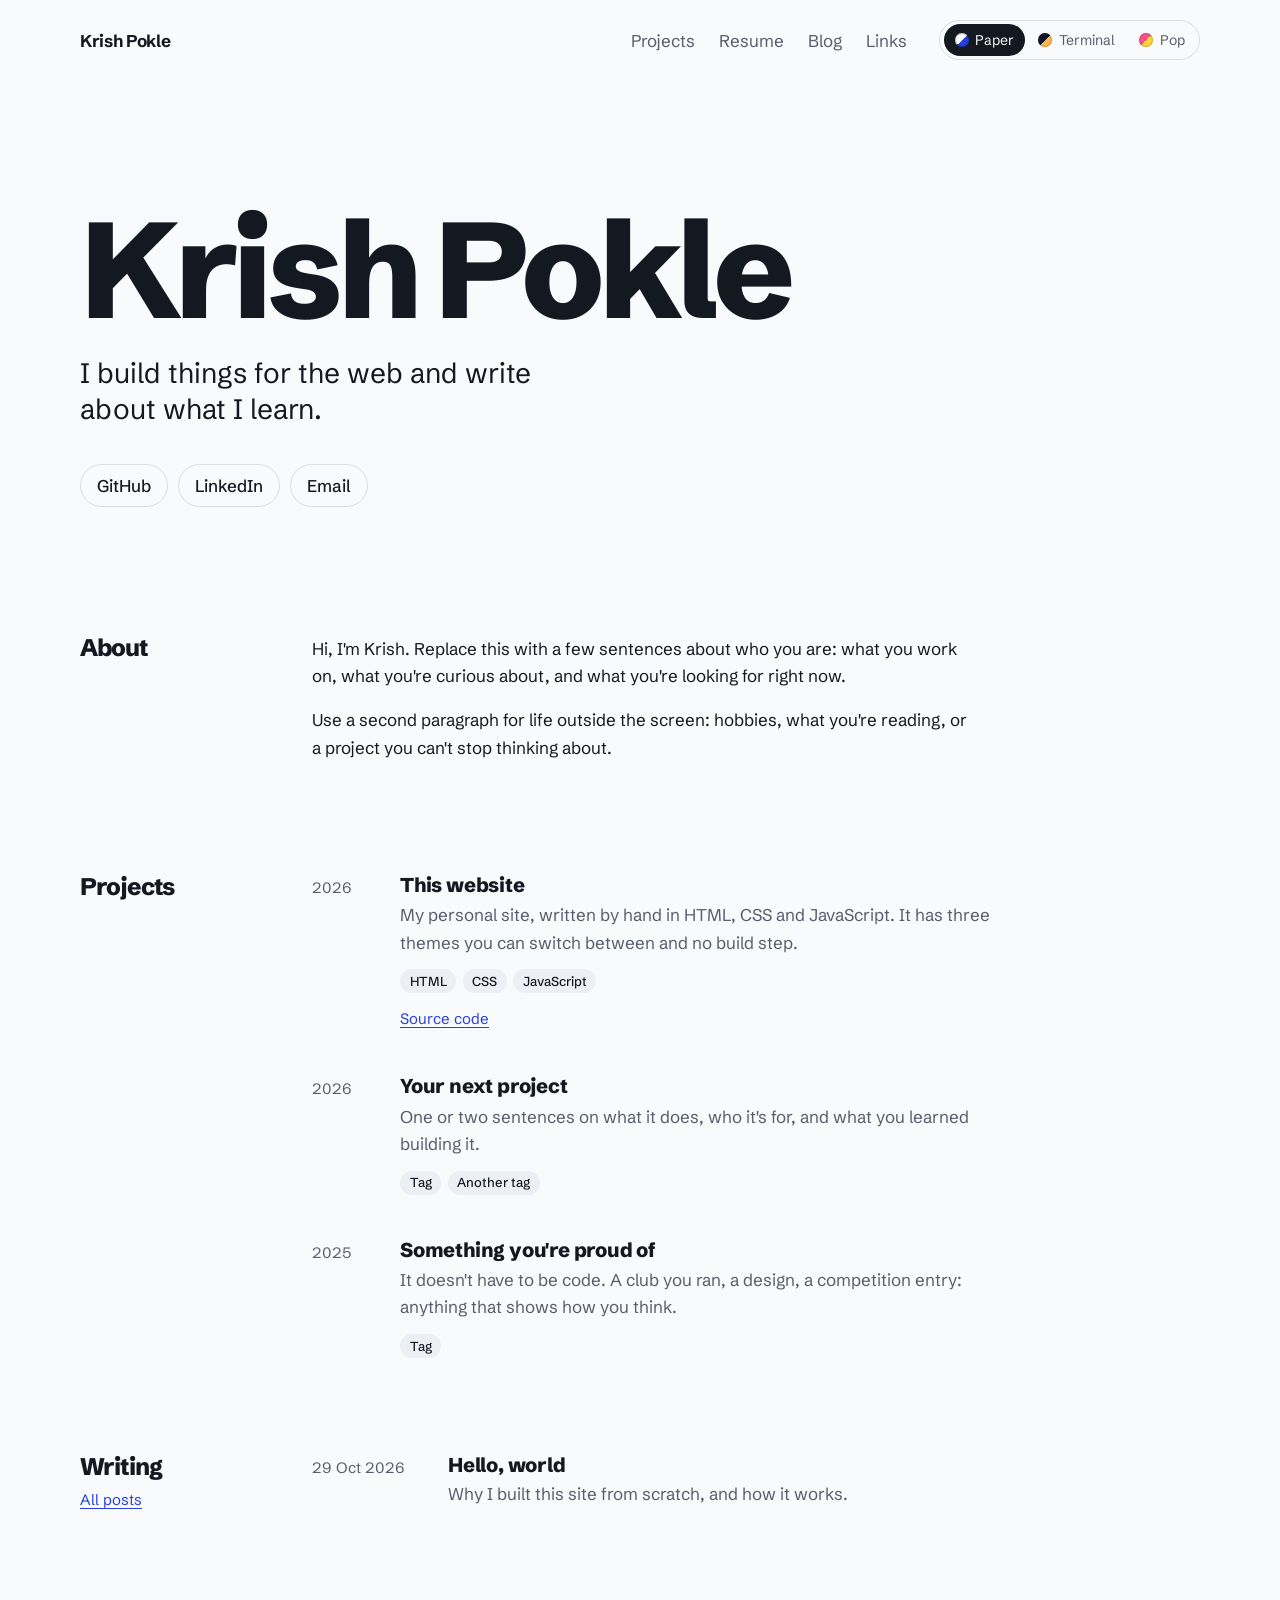
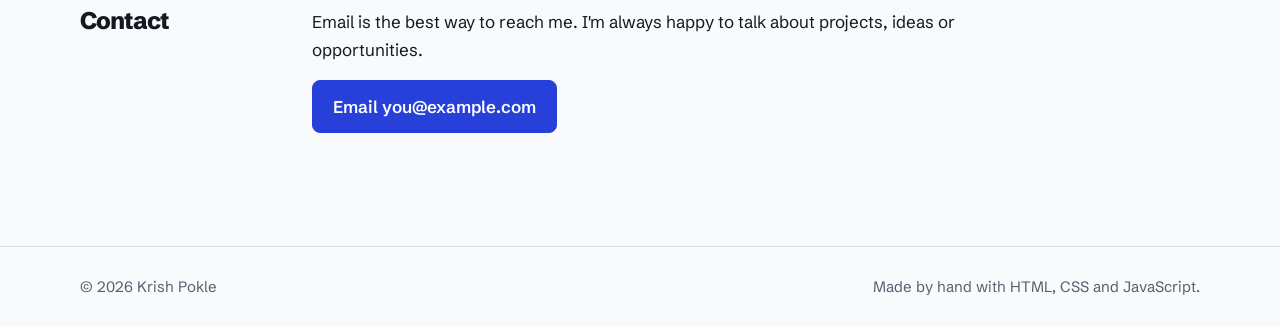
==== index.html @ 6c25fd65 "Add personal website with three switchable themes A hand-written HTML/CSS/JS site with no build step" ====
<!doctype html>
<html lang="en">
<head>
  <meta charset="utf-8">
  <meta name="viewport" content="width=device-width, initial-scale=1">
  <title>Krish Pokle</title>
  <meta name="description" content="Krish Pokle's personal website: projects, resume and writing.">
  <link rel="icon" href="assets/favicon.svg" type="image/svg+xml">

  <!-- Fonts for all three themes -->
  <link rel="preconnect" href="https://fonts.googleapis.com">
  <link rel="preconnect" href="https://fonts.gstatic.com" crossorigin>
  <link rel="stylesheet" href="https://fonts.googleapis.com/css2?family=Bricolage+Grotesque:opsz,wght@12..96,400..800&family=IBM+Plex+Mono:wght@400;600&family=IBM+Plex+Sans:wght@400;500;600&family=Schibsted+Grotesk:wght@400..900&display=swap">

  <link rel="stylesheet" href="css/style.css">
  <script src="js/theme.js"></script>
  <script src="js/content.js" defer></script>
  <script src="js/main.js" defer></script>
</head>

<!-- data-page highlights the right nav link.
     data-root is the path back to the top folder ("" here, "../" in /blog). -->
<body data-page="home" data-root="">
  <a class="skip-link" href="#main">Skip to content</a>
  <header class="site-header" id="site-header"></header>

  <main id="main">
    <!-- Empty elements with data-render="..." get filled in by js/main.js,
         using your info from js/content.js. -->

    <section class="hero container">
      <p class="hero-prompt" aria-hidden="true"><span class="prompt-user" data-render="prompt-user"></span>:~$ <span class="prompt-cmd">whoami</span><span class="caret"></span></p>
      <h1 class="hero-name" data-render="name"></h1>
      <p class="hero-tagline" data-render="tagline"></p>
      <ul class="pill-row" data-render="pills"></ul>
    </section>

    <section class="section container split" id="about">
      <h2>About</h2>
      <div class="prose" data-render="about"></div>
    </section>

    <section class="section container split" id="projects">
      <h2>Projects</h2>
      <ul class="projects" data-render="projects"></ul>
    </section>

    <section class="section container split" id="writing">
      <div class="section-aside">
        <h2>Writing</h2>
        <a href="blog/index.html">All posts</a>
      </div>
      <ul class="post-list" data-render="posts" data-limit="3"></ul>
    </section>

    <section class="section container split" id="contact">
      <h2>Contact</h2>
      <div class="prose">
        <p data-render="contact-note"></p>
        <p data-render="email-button"></p>
      </div>
    </section>
  </main>

  <footer class="site-footer" id="site-footer"></footer>
</body>
</html>
---- css/style.css ----
/* ==========================================================
   style.css

   1. Themes: colors and fonts, as CSS variables
   2. Base: plain HTML elements
   3. Layout: header, footer, containers
   4. Pages: home, resume, blog, links
   5. Theme extras: things only one theme does
   6. Small screens, reduced motion, print

   Everything uses the variables from section 1, like
   var(--ink). Change a value there and the whole site follows.
   ========================================================== */


/* ---------- 1. Themes ---------- */

:root {
  --measure: 66ch;     /* max line length for reading */
  --wide: 70rem;       /* max page width */
  --gutter: clamp(1rem, 4vw, 2.5rem);
  --space-section: clamp(3.5rem, 8vw, 6rem);
  --label-col: 12rem;  /* left column for section headings */
}

/* Paper: clean and minimal. The default. */
:root,
[data-theme="paper"] {
  color-scheme: light;
  --bg: #F9FAFB;
  --surface: #ECEFF3;
  --ink: #141821;
  --muted: #565E6D;
  --line: #D9DDE4;
  --accent: #2740D9;
  --on-accent: #FFFFFF;
  --link: #2740D9;
  --focus: #2740D9;
  --font-display: "Schibsted Grotesk", system-ui, sans-serif;
  --font-body: "Schibsted Grotesk", system-ui, sans-serif;
  --font-mono: ui-monospace, "SFMono-Regular", Menlo, Consolas, monospace;
  --display-weight: 800;
  --display-tracking: -0.045em;
  --radius: 8px;
  --border-width: 1px;
  --shadow: none;
}

/* Terminal: dark and techy. Amber phosphor on midnight blue. */
[data-theme="terminal"] {
  color-scheme: dark;
  --bg: #12142A;
  --surface: #1B1E3C;
  --ink: #E4E2F4;
  --muted: #9D9BBF;
  --line: #2E3262;
  --accent: #FFB547;
  --accent-2: #7DDFD6;
  --on-accent: #12142A;
  --link: #FFB547;
  --focus: #7DDFD6;
  --font-display: "IBM Plex Mono", ui-monospace, monospace;
  --font-body: "IBM Plex Sans", system-ui, sans-serif;
  --font-mono: "IBM Plex Mono", ui-monospace, monospace;
  --display-weight: 600;
  --display-tracking: -0.03em;
  --radius: 3px;
  --border-width: 1px;
  --shadow: none;
}

/* Pop: bold and colorful. Thick outlines, hard shadows. */
[data-theme="pop"] {
  color-scheme: light;
  --bg: #F1EBFF;
  --surface: #FFFFFF;
  --ink: #1E1240;
  --muted: #4E4372;
  --line: #1E1240;
  --accent: #FF4F8B;
  --accent-2: #19C3B1;
  --accent-3: #FFD43B;
  --on-accent: #1E1240;
  --link: #C4125A;
  --focus: #1E1240;
  --tint-1: #FFE9A6;   /* yellow */
  --tint-2: #C6F3EC;   /* mint */
  --tint-3: #FFD3E3;   /* pink */
  --font-display: "Bricolage Grotesque", system-ui, sans-serif;
  --font-body: "Bricolage Grotesque", system-ui, sans-serif;
  --font-mono: ui-monospace, "SFMono-Regular", Menlo, Consolas, monospace;
  --display-weight: 800;
  --display-tracking: -0.035em;
  --radius: 16px;
  --border-width: 3px;
  --shadow: 5px 5px 0 var(--ink);
}


/* ---------- 2. Base ---------- */

*,
*::before,
*::after {
  box-sizing: border-box;
}

html {
  -webkit-text-size-adjust: 100%;
  scroll-behavior: smooth;
}

body {
  margin: 0;
  background: var(--bg);
  color: var(--ink);
  font-family: var(--font-body);
  font-size: 1.0625rem;
  line-height: 1.6;
  transition: background-color 0.25s ease, color 0.25s ease;
}

h1,
h2,
h3 {
  margin: 0 0 0.5em;
  font-family: var(--font-display);
  font-weight: var(--display-weight);
  letter-spacing: var(--display-tracking);
  line-height: 1.1;
  text-wrap: balance;
}

h2 {
  font-size: 1.5rem;
}

h3 {
  font-size: 1.25rem;
  letter-spacing: -0.01em;
}

p {
  margin: 0 0 1em;
}

a {
  color: var(--link);
  text-decoration-thickness: 0.08em;
  text-underline-offset: 0.2em;
}

a:hover {
  text-decoration-thickness: 0.16em;
}

:focus-visible {
  outline: 3px solid var(--focus);
  outline-offset: 3px;
  border-radius: 2px;
}

::selection {
  background: var(--accent);
  color: var(--on-accent);
}

img {
  max-width: 100%;
  height: auto;
}

.skip-link {
  position: absolute;
  top: -4rem;
  left: 0.5rem;
  z-index: 10;
  padding: 0.5rem 1rem;
  border-radius: var(--radius);
  background: var(--ink);
  color: var(--bg);
}

.skip-link:focus {
  top: 0.5rem;
}

.button {
  display: inline-flex;
  align-items: center;
  gap: 0.5rem;
  padding: 0.75rem 1.25rem;
  border: var(--border-width) solid var(--accent);
  border-radius: var(--radius);
  background: var(--accent);
  color: var(--on-accent);
  font: inherit;
  font-weight: 600;
  text-decoration: none;
  box-shadow: var(--shadow);
  cursor: pointer;
}

.button:hover {
  filter: brightness(1.08);
}

.pill-row {
  display: flex;
  flex-wrap: wrap;
  gap: 0.625rem;
  margin: 0;
  padding: 0;
  list-style: none;
}

.pill {
  display: inline-block;
  padding: 0.45rem 1rem;
  border: var(--border-width) solid var(--line);
  border-radius: 999px;
  color: var(--ink);
  font-weight: 500;
  text-decoration: none;
}

.pill:hover {
  border-color: var(--ink);
}

.tags {
  display: flex;
  flex-wrap: wrap;
  gap: 0.4rem;
  margin: 0;
  padding: 0;
  list-style: none;
}

.tag {
  padding: 0.1rem 0.6rem;
  border-radius: 999px;
  background: var(--surface);
  font-size: 0.8125rem;
  font-weight: 500;
}


/* ---------- 3. Layout ---------- */

.container {
  width: min(100% - 2 * var(--gutter), var(--wide));
  margin-inline: auto;
}

/* A narrower column for reading (blog list, posts). */
.narrow {
  width: min(100% - 2 * var(--gutter), 44rem);
  margin-inline: auto;
}

/* Heading on the left, content on the right. */
.split {
  display: grid;
  grid-template-columns: var(--label-col) minmax(0, 1fr);
  gap: 1rem 2.5rem;
  align-items: start;
}

.section {
  padding-top: var(--space-section);
}

.site-header {
  padding-block: 1.25rem;
}

.header-inner {
  display: flex;
  flex-wrap: wrap;
  align-items: center;
  gap: 0.75rem 2rem;
}

.brand {
  margin-right: auto;
  color: var(--ink);
  font-family: var(--font-display);
  font-weight: 700;
  letter-spacing: -0.02em;
  text-decoration: none;
}

.site-nav ul {
  display: flex;
  flex-wrap: wrap;
  gap: 0.25rem 1.5rem;
  margin: 0;
  padding: 0;
  list-style: none;
}

.site-nav a {
  color: var(--muted);
  text-decoration: none;
}

.site-nav a:hover,
.site-nav a[aria-current="page"] {
  color: var(--ink);
}

.site-nav a[aria-current="page"] {
  text-decoration: underline;
  text-decoration-color: var(--accent);
  text-decoration-thickness: 2px;
  text-underline-offset: 0.45em;
}

.theme-switch {
  display: flex;
  gap: 0.125rem;
  padding: 0.2rem;
  border: var(--border-width) solid var(--line);
  border-radius: 999px;
}

.theme-switch button {
  display: flex;
  align-items: center;
  gap: 0.4rem;
  padding: 0.3rem 0.7rem;
  border: 0;
  border-radius: 999px;
  background: transparent;
  color: var(--muted);
  font: inherit;
  font-size: 0.875rem;
  cursor: pointer;
}

.theme-switch button:hover {
  color: var(--ink);
}

.theme-switch button[aria-pressed="true"] {
  background: var(--ink);
  color: var(--bg);
}

/* Each swatch previews its theme's background and accent. */
.swatch {
  flex: none;
  width: 0.875rem;
  height: 0.875rem;
  border-radius: 50%;
  box-shadow: inset 0 0 0 1px rgb(0 0 0 / 0.2);
}

.swatch-paper    { background: linear-gradient(135deg, #F9FAFB 50%, #2740D9 50%); }
.swatch-terminal { background: linear-gradient(135deg, #12142A 50%, #FFB547 50%); }
.swatch-pop      { background: linear-gradient(135deg, #FF4F8B 50%, #FFD43B 50%); }

.site-footer {
  margin-top: var(--space-section);
  padding-block: 1.75rem;
  border-top: var(--border-width) solid var(--line);
  color: var(--muted);
  font-size: 0.9375rem;
}

.footer-inner {
  display: flex;
  flex-wrap: wrap;
  justify-content: space-between;
  gap: 0 1.5rem;
}

.footer-inner p {
  margin: 0;
}


/* ---------- 4. Pages ---------- */

/* Home: hero */

.hero {
  padding-block: clamp(3rem, 11vw, 8rem) clamp(1rem, 3vw, 2rem);
}

.hero-name {
  margin: 0 0 1.5rem;
  font-size: clamp(3.25rem, 15vw, 8.5rem);
  line-height: 0.9;
}

.hero-tagline {
  max-width: 28ch;
  margin: 0 0 2.25rem;
  font-size: clamp(1.25rem, 2.6vw, 1.75rem);
  line-height: 1.3;
}

/* Only the Terminal theme shows the prompt line. */
.hero-prompt {
  display: none;
}

/* Home: sections */

.section-aside {
  display: flex;
  flex-direction: column;
  align-items: flex-start;
  gap: 0.5rem;
}

.section-aside h2 {
  margin: 0;
}

.section-aside a {
  font-size: 0.9375rem;
}

.prose {
  max-width: var(--measure);
}

.projects {
  display: grid;
  gap: 2.75rem;
  margin: 0;
  padding: 0;
  list-style: none;
}

.project {
  display: grid;
  grid-template-columns: 4rem minmax(0, 1fr);
  gap: 0 1.5rem;
}

.project-year,
.timeline-when,
.post-item time {
  margin: 0;
  padding-top: 0.15em;
  color: var(--muted);
  font-size: 0.9375rem;
  font-variant-numeric: tabular-nums;
}

.project h3 {
  margin-bottom: 0.35rem;
}

.project h3 a {
  color: var(--ink);
  text-decoration: none;
}

.project h3 a:hover {
  text-decoration: underline;
}

.project-desc {
  max-width: 60ch;
  margin-bottom: 0.85rem;
  color: var(--muted);
}

.project-links {
  display: flex;
  flex-wrap: wrap;
  gap: 0.25rem 1.25rem;
  margin: 0.85rem 0 0;
  font-size: 0.9375rem;
}

.post-list {
  display: grid;
  gap: 1.75rem;
  margin: 0;
  padding: 0;
  list-style: none;
}

.post-item {
  display: grid;
  grid-template-columns: 7rem minmax(0, 1fr);
  gap: 0 1.5rem;
}

.post-item h2,
.post-item h3 {
  margin-bottom: 0.25rem;
  font-size: 1.25rem;
}

.post-item h2 a,
.post-item h3 a {
  color: var(--ink);
  text-decoration: none;
}

.post-item h2 a:hover,
.post-item h3 a:hover {
  text-decoration: underline;
}

.post-item p {
  margin: 0;
  color: var(--muted);
}

.empty {
  color: var(--muted);
}

/* Resume */

.resume-head {
  display: flex;
  flex-wrap: wrap;
  justify-content: space-between;
  align-items: flex-end;
  gap: 1.5rem 2rem;
  padding-top: clamp(2.5rem, 7vw, 5rem);
}

.resume-head h1 {
  margin-bottom: 0.75rem;
  font-size: clamp(2.75rem, 8vw, 5rem);
  line-height: 0.95;
}

.resume-tagline {
  margin-bottom: 0.75rem;
  font-size: 1.1875rem;
}

.contact-list {
  display: flex;
  flex-wrap: wrap;
  gap: 0.25rem 1.5rem;
  margin: 0;
  padding: 0;
  list-style: none;
  color: var(--muted);
}

.timeline {
  display: grid;
  gap: 2.25rem;
  margin: 0;
  padding: 0;
  list-style: none;
}

.timeline-item {
  display: grid;
  grid-template-columns: 8rem minmax(0, 1fr);
  gap: 0 1.5rem;
}

.timeline-item h3 {
  margin-bottom: 0.15rem;
}

.timeline-org {
  margin-bottom: 0.6rem;
  color: var(--muted);
}

.timeline-item ul {
  margin: 0;
  padding-left: 1.1rem;
}

.timeline-item li + li {
  margin-top: 0.3rem;
}

.skill-groups {
  display: grid;
  gap: 1.25rem;
}

.skill-group {
  display: grid;
  grid-template-columns: 8rem minmax(0, 1fr);
  gap: 0.5rem 1.5rem;
  align-items: baseline;
}

.skill-group h3 {
  margin: 0;
  color: var(--muted);
  font-family: var(--font-body);
  font-size: 0.9375rem;
  font-weight: 500;
  letter-spacing: 0;
}

/* Blog */

.page-head {
  padding-block: clamp(2.5rem, 7vw, 5rem) 2.5rem;
}

.page-head h1 {
  font-size: clamp(2.75rem, 8vw, 4.5rem);
  line-height: 0.95;
}

.lede {
  margin: 0;
  color: var(--muted);
  font-size: 1.1875rem;
}

.post-header {
  padding-block: clamp(2.5rem, 7vw, 4.5rem) 2.25rem;
}

.post-header h1 {
  font-size: clamp(2.25rem, 6vw, 3.75rem);
  line-height: 1;
}

.post-date {
  margin: 0;
  color: var(--muted);
}

.post-footer {
  margin-top: 3rem;
}

/* Long-form text: blog posts. */
.prose h2 {
  margin: 2em 0 0.5em;
}

.prose ul,
.prose ol {
  padding-left: 1.25rem;
}

.prose li + li {
  margin-top: 0.35em;
}

.prose code {
  padding: 0.1em 0.35em;
  border-radius: 4px;
  background: var(--surface);
  font-family: var(--font-mono);
  font-size: 0.875em;
}

.prose pre {
  overflow-x: auto;
  margin: 1.5em 0;
  padding: 1rem 1.25rem;
  border-radius: var(--radius);
  background: var(--surface);
  font-size: 0.875rem;
  line-height: 1.55;
}

.prose pre code {
  padding: 0;
  background: none;
  font-size: inherit;
}

.prose blockquote {
  margin: 1.75em 0;
  padding-left: 1.25rem;
  border-left: 3px solid var(--accent);
  color: var(--muted);
  font-size: 1.125rem;
}

.prose img {
  border-radius: var(--radius);
}

/* Links page */

.linkpage {
  width: min(100% - 2 * var(--gutter), 30rem);
  margin-inline: auto;
  padding-top: clamp(2rem, 7vw, 4rem);
  text-align: center;
}

.avatar {
  display: grid;
  place-items: center;
  overflow: hidden;
  width: 6rem;
  height: 6rem;
  margin: 0 auto 1.25rem;
  border-radius: 50%;
  background: var(--accent);
  color: var(--on-accent);
  font-family: var(--font-display);
  font-size: 2rem;
  font-weight: var(--display-weight);
  letter-spacing: -0.02em;
}

.avatar img {
  width: 100%;
  height: 100%;
  object-fit: cover;
}

.linkpage h1 {
  margin-bottom: 0.4rem;
  font-size: 2.25rem;
}

.linkpage-tagline {
  margin-bottom: 2rem;
  color: var(--muted);
}

.link-buttons {
  display: grid;
  grid-template-columns: minmax(0, 1fr);
  gap: 0.75rem;
  margin: 0;
  padding: 0;
  list-style: none;
}

.link-button {
  display: flex;
  justify-content: space-between;
  align-items: center;
  gap: 1rem;
  padding: 1rem 1.25rem;
  border: var(--border-width) solid var(--line);
  border-radius: var(--radius);
  background: var(--surface);
  color: var(--ink);
  font-weight: 600;
  text-align: left;
  text-decoration: none;
  box-shadow: var(--shadow);
}

.link-button:hover {
  border-color: var(--ink);
}

.link-label {
  flex: none;
}

.link-button .handle {
  overflow: hidden;
  min-width: 0;
  color: var(--muted);
  font-size: 0.875rem;
  font-weight: 400;
  text-overflow: ellipsis;
  white-space: nowrap;
}


/* ---------- 5. Theme extras ---------- */

/* Paper: let the hero name dominate; everything else stays quiet. */
[data-theme="paper"] .hero-name {
  font-weight: 800;
}

/* Terminal: a typed prompt above your name, monospace UI,
   markdown-style headings and [bracketed] tags. */

[data-theme="terminal"] .hero-prompt {
  display: block;
  margin: 0 0 1.25rem;
  color: var(--muted);
  font-family: var(--font-mono);
}

[data-theme="terminal"] .prompt-user {
  color: var(--accent-2);
}

/* "whoami" types itself out, one letter at a time. */
[data-theme="terminal"] .prompt-cmd {
  display: inline-block;
  overflow: hidden;
  width: 0;
  color: var(--ink);
  white-space: nowrap;
  vertical-align: bottom;
  animation: type 0.6s steps(6, end) 0.4s forwards;
}

[data-theme="terminal"] .caret {
  display: inline-block;
  width: 0.6em;
  height: 1.15em;
  margin-left: 0.15em;
  background: var(--accent);
  vertical-align: text-bottom;
  animation: blink 1s steps(1) 1s 6;
}

@keyframes type {
  to { width: 6ch; }
}

@keyframes blink {
  50% { opacity: 0; }
}

[data-theme="terminal"] .brand,
[data-theme="terminal"] .site-nav,
[data-theme="terminal"] .theme-switch,
[data-theme="terminal"] .pill,
[data-theme="terminal"] .button,
[data-theme="terminal"] .link-button,
[data-theme="terminal"] .project-year,
[data-theme="terminal"] .timeline-when,
[data-theme="terminal"] .post-item time,
[data-theme="terminal"] .post-date,
[data-theme="terminal"] .site-footer {
  font-family: var(--font-mono);
}

[data-theme="terminal"] .hero-name {
  color: var(--ink);
}

[data-theme="terminal"] .section > h2::before,
[data-theme="terminal"] .section-aside h2::before,
[data-theme="terminal"] .prose h2::before {
  content: "## ";
  color: var(--accent);
  font-weight: 400;
  letter-spacing: 0;
}

[data-theme="terminal"] .project h3::before {
  content: "./";
  color: var(--muted);
}

[data-theme="terminal"] .tag {
  padding: 0;
  border-radius: 0;
  background: none;
  color: var(--accent-2);
  font-family: var(--font-mono);
}

[data-theme="terminal"] .tag::before { content: "["; color: var(--muted); }
[data-theme="terminal"] .tag::after  { content: "]"; color: var(--muted); }

[data-theme="terminal"] .pill {
  border-radius: var(--radius);
}

[data-theme="terminal"] .pill:hover,
[data-theme="terminal"] .link-button:hover {
  border-color: var(--accent);
  color: var(--accent);
}

/* Pop: a shadowed name, sticker headings and tags, and
   chunky colored cards that press down when clicked. */

[data-theme="pop"] .hero-name {
  text-shadow: 0.045em 0.045em 0 var(--accent);
}

[data-theme="pop"] .section > h2,
[data-theme="pop"] .section-aside h2 {
  display: inline-block;
  padding: 0.15em 0.5em;
  border: 3px solid var(--ink);
  border-radius: 10px;
  background: var(--accent-3);
  box-shadow: 3px 3px 0 var(--ink);
  transform: rotate(-2deg);
}

[data-theme="pop"] .section > h2 {
  justify-self: start;
}

[data-theme="pop"] .tag {
  border-radius: 6px;
  background: var(--ink);
  color: var(--bg);
  font-weight: 700;
  transform: rotate(-2deg);
}

[data-theme="pop"] .tag:nth-child(even) {
  background: var(--accent-2);
  color: var(--ink);
  transform: rotate(2deg);
}

[data-theme="pop"] .project {
  padding: 1.25rem 1.5rem 1.5rem;
  border: 3px solid var(--ink);
  border-radius: var(--radius);
  box-shadow: var(--shadow);
}

[data-theme="pop"] .project:nth-child(3n + 1) { background: var(--tint-1); }
[data-theme="pop"] .project:nth-child(3n + 2) { background: var(--tint-2); }
[data-theme="pop"] .project:nth-child(3n + 3) { background: var(--tint-3); }

[data-theme="pop"] .project-desc,
[data-theme="pop"] .project-year {
  color: var(--ink);
}

[data-theme="pop"] .pill,
[data-theme="pop"] .link-button,
[data-theme="pop"] .button {
  border: 3px solid var(--ink);
  font-weight: 700;
  transition: transform 0.1s ease, box-shadow 0.1s ease;
}

[data-theme="pop"] .pill {
  background: var(--surface);
  box-shadow: 3px 3px 0 var(--ink);
}

[data-theme="pop"] .link-buttons li:nth-child(3n + 1) .link-button { background: var(--tint-1); }
[data-theme="pop"] .link-buttons li:nth-child(3n + 2) .link-button { background: var(--tint-2); }
[data-theme="pop"] .link-buttons li:nth-child(3n + 3) .link-button { background: var(--tint-3); }

[data-theme="pop"] .link-button .handle {
  color: var(--ink);
}

[data-theme="pop"] .pill:hover,
[data-theme="pop"] .link-button:hover,
[data-theme="pop"] .button:hover {
  filter: none;
  transform: translate(-2px, -2px);
  box-shadow: 7px 7px 0 var(--ink);
}

[data-theme="pop"] .pill:active,
[data-theme="pop"] .link-button:active,
[data-theme="pop"] .button:active {
  transform: translate(3px, 3px);
  box-shadow: 0 0 0 var(--ink);
}

[data-theme="pop"] .avatar {
  border: 3px solid var(--ink);
  box-shadow: var(--shadow);
}

[data-theme="pop"] .theme-switch {
  background: var(--surface);
}

[data-theme="pop"] .prose blockquote {
  border-left-width: 6px;
  color: var(--ink);
}


/* ---------- 6. Small screens, reduced motion, print ---------- */

@media (max-width: 48rem) {
  .split {
    grid-template-columns: minmax(0, 1fr);
  }
}

@media (max-width: 40rem) {
  .site-nav {
    order: 3;
    flex-basis: 100%;
  }

  .project,
  .post-item,
  .timeline-item,
  .skill-group {
    grid-template-columns: minmax(0, 1fr);
    gap: 0.25rem;
  }
}

/* On narrow phones, theme buttons show just their swatches.
   The names stay readable by screen readers. */
@media (max-width: 26rem) {
  .theme-name {
    position: absolute;
    width: 1px;
    height: 1px;
    overflow: hidden;
    clip-path: inset(50%);
    white-space: nowrap;
  }

  .theme-switch button {
    padding: 0.45rem;
  }
}

@media (prefers-reduced-motion: reduce) {
  html {
    scroll-behavior: auto;
  }

  *,
  *::before,
  *::after {
    animation-duration: 0.01ms !important;
    animation-delay: 0s !important;
    animation-iteration-count: 1 !important;
    transition-duration: 0.01ms !important;
  }
}

/* main.js switches to the Paper theme while printing. */
@media print {
  .site-header,
  .site-footer,
  .skip-link,
  .no-print {
    display: none !important;
  }

  body {
    font-size: 10.5pt;
    background: #fff;
  }

  a {
    color: inherit;
    text-decoration: none;
  }

  .section {
    padding-top: 1.75rem;
  }

  .resume-head {
    padding-top: 0;
  }

  .timeline-item,
  .skill-group {
    break-inside: avoid;
  }
}
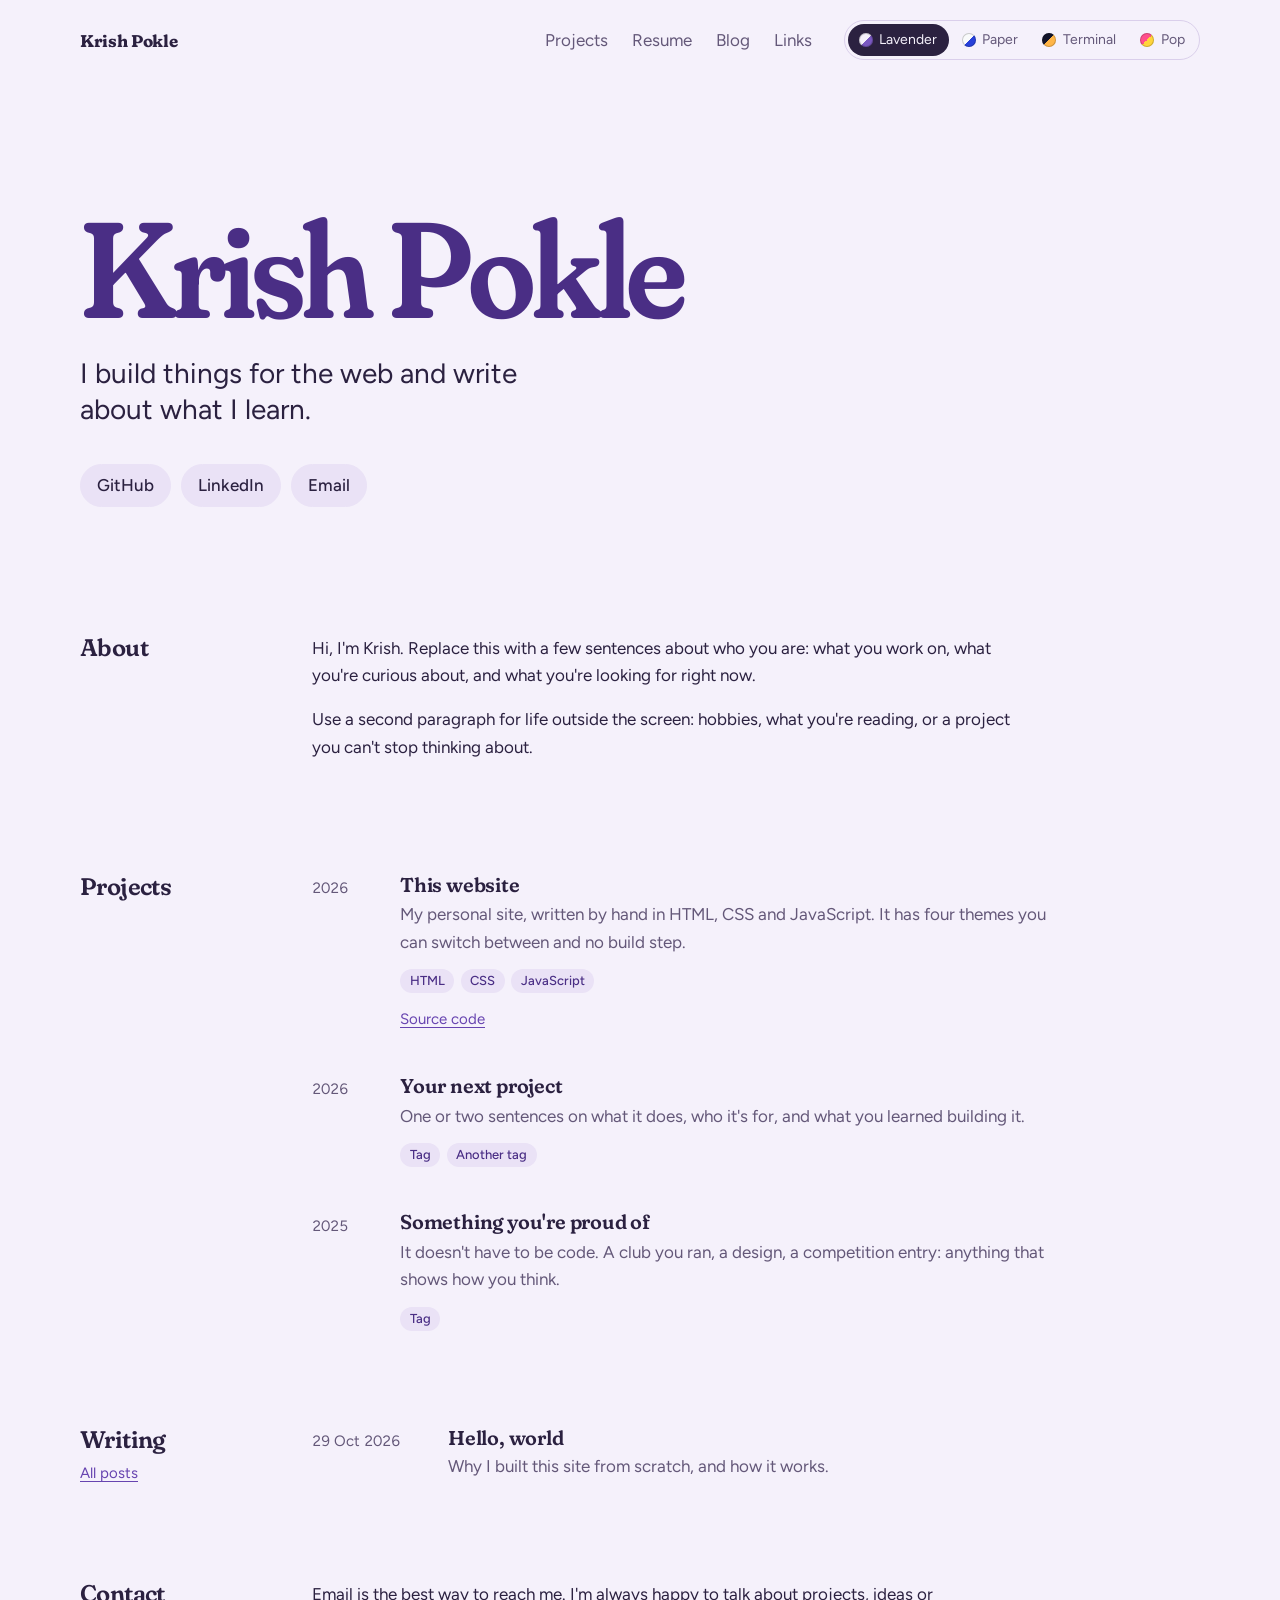
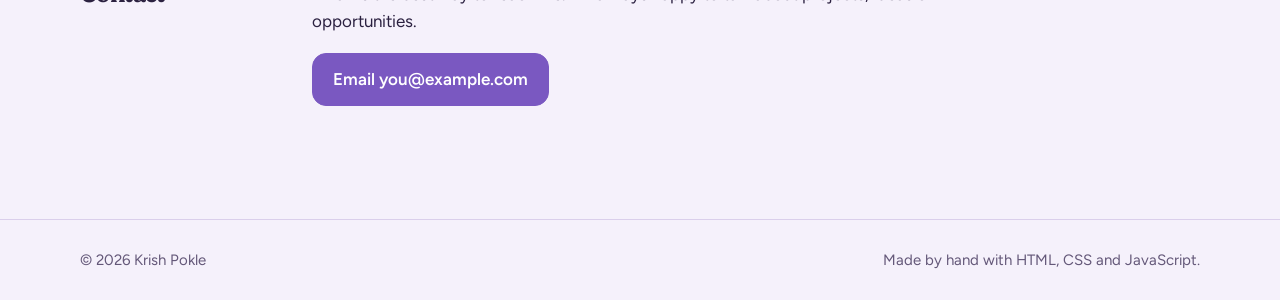
==== commit 08d4bbf7: "Add Lavender theme and make it the default Lavender pairs a pale lilac background with deep plum tex" ====
--- a/index.html
+++ b/index.html
@@ -7,10 +7,10 @@
   <meta name="description" content="Krish Pokle's personal website: projects, resume and writing.">
   <link rel="icon" href="assets/favicon.svg" type="image/svg+xml">
 
-  <!-- Fonts for all three themes -->
+  <!-- Fonts for all four themes -->
   <link rel="preconnect" href="https://fonts.googleapis.com">
   <link rel="preconnect" href="https://fonts.gstatic.com" crossorigin>
-  <link rel="stylesheet" href="https://fonts.googleapis.com/css2?family=Bricolage+Grotesque:opsz,wght@12..96,400..800&family=IBM+Plex+Mono:wght@400;600&family=IBM+Plex+Sans:wght@400;500;600&family=Schibsted+Grotesk:wght@400..900&display=swap">
+  <link rel="stylesheet" href="https://fonts.googleapis.com/css2?family=Bricolage+Grotesque:opsz,wght@12..96,400..800&family=Figtree:wght@400..700&family=Fraunces:opsz,wght,SOFT@9..144,400..700,0..100&family=IBM+Plex+Mono:wght@400;600&family=IBM+Plex+Sans:wght@400;500;600&family=Schibsted+Grotesk:wght@400..900&display=swap">
 
   <link rel="stylesheet" href="css/style.css">
   <script src="js/theme.js"></script>
--- a/css/style.css
+++ b/css/style.css
@@ -23,8 +23,31 @@
   --label-col: 12rem;  /* left column for section headings */
 }
 
-/* Paper: clean and minimal. The default. */
+/* Lavender: soft and calm. The default. */
 :root,
+[data-theme="lavender"] {
+  color-scheme: light;
+  --bg: #F5F1FB;
+  --surface: #EAE2F6;
+  --ink: #2B2140;
+  --muted: #645879;
+  --line: #DACFEB;
+  --accent: #7A58C1;
+  --accent-deep: #4A2E85;
+  --on-accent: #FFFFFF;
+  --link: #6744B0;
+  --focus: #6744B0;
+  --font-display: "Fraunces", Georgia, serif;
+  --font-body: "Figtree", system-ui, sans-serif;
+  --font-mono: ui-monospace, "SFMono-Regular", Menlo, Consolas, monospace;
+  --display-weight: 600;
+  --display-tracking: -0.025em;
+  --radius: 14px;
+  --border-width: 1px;
+  --shadow: none;
+}
+
+/* Paper: clean and minimal. */
 [data-theme="paper"] {
   color-scheme: light;
   --bg: #F9FAFB;
@@ -357,6 +380,7 @@
   box-shadow: inset 0 0 0 1px rgb(0 0 0 / 0.2);
 }
 
+.swatch-lavender { background: linear-gradient(135deg, #F5F1FB 50%, #7A58C1 50%); }
 .swatch-paper    { background: linear-gradient(135deg, #F9FAFB 50%, #2740D9 50%); }
 .swatch-terminal { background: linear-gradient(135deg, #12142A 50%, #FFB547 50%); }
 .swatch-pop      { background: linear-gradient(135deg, #FF4F8B 50%, #FFD43B 50%); }
@@ -776,6 +800,38 @@
 
 /* ---------- 5. Theme extras ---------- */
 
+/* Lavender: Fraunces with its "soft" axis turned all the way up,
+   so the serif headings get rounded, gentle edges. */
+[data-theme="lavender"] :is(h1, h2, h3, .brand, .avatar) {
+  font-variation-settings: "SOFT" 100;
+}
+
+[data-theme="lavender"] .hero-name {
+  color: var(--accent-deep);
+  letter-spacing: -0.035em;
+}
+
+[data-theme="lavender"] .tag {
+  color: var(--accent-deep);
+}
+
+[data-theme="lavender"] .pill {
+  background: var(--surface);
+  border-color: var(--surface);
+}
+
+[data-theme="lavender"] .pill:hover {
+  border-color: var(--accent);
+}
+
+[data-theme="lavender"] .link-button {
+  border-color: var(--surface);
+}
+
+[data-theme="lavender"] .link-button:hover {
+  border-color: var(--accent);
+}
+
 /* Paper: let the hero name dominate; everything else stays quiet. */
 [data-theme="paper"] .hero-name {
   font-weight: 800;
@@ -1003,9 +1059,9 @@
   }
 }
 
-/* On narrow phones, theme buttons show just their swatches.
-   The names stay readable by screen readers. */
-@media (max-width: 26rem) {
+/* Below laptop width, theme buttons show just their swatches
+   so the header fits. The names stay readable by screen readers. */
+@media (max-width: 56rem) {
   .theme-name {
     position: absolute;
     width: 1px;
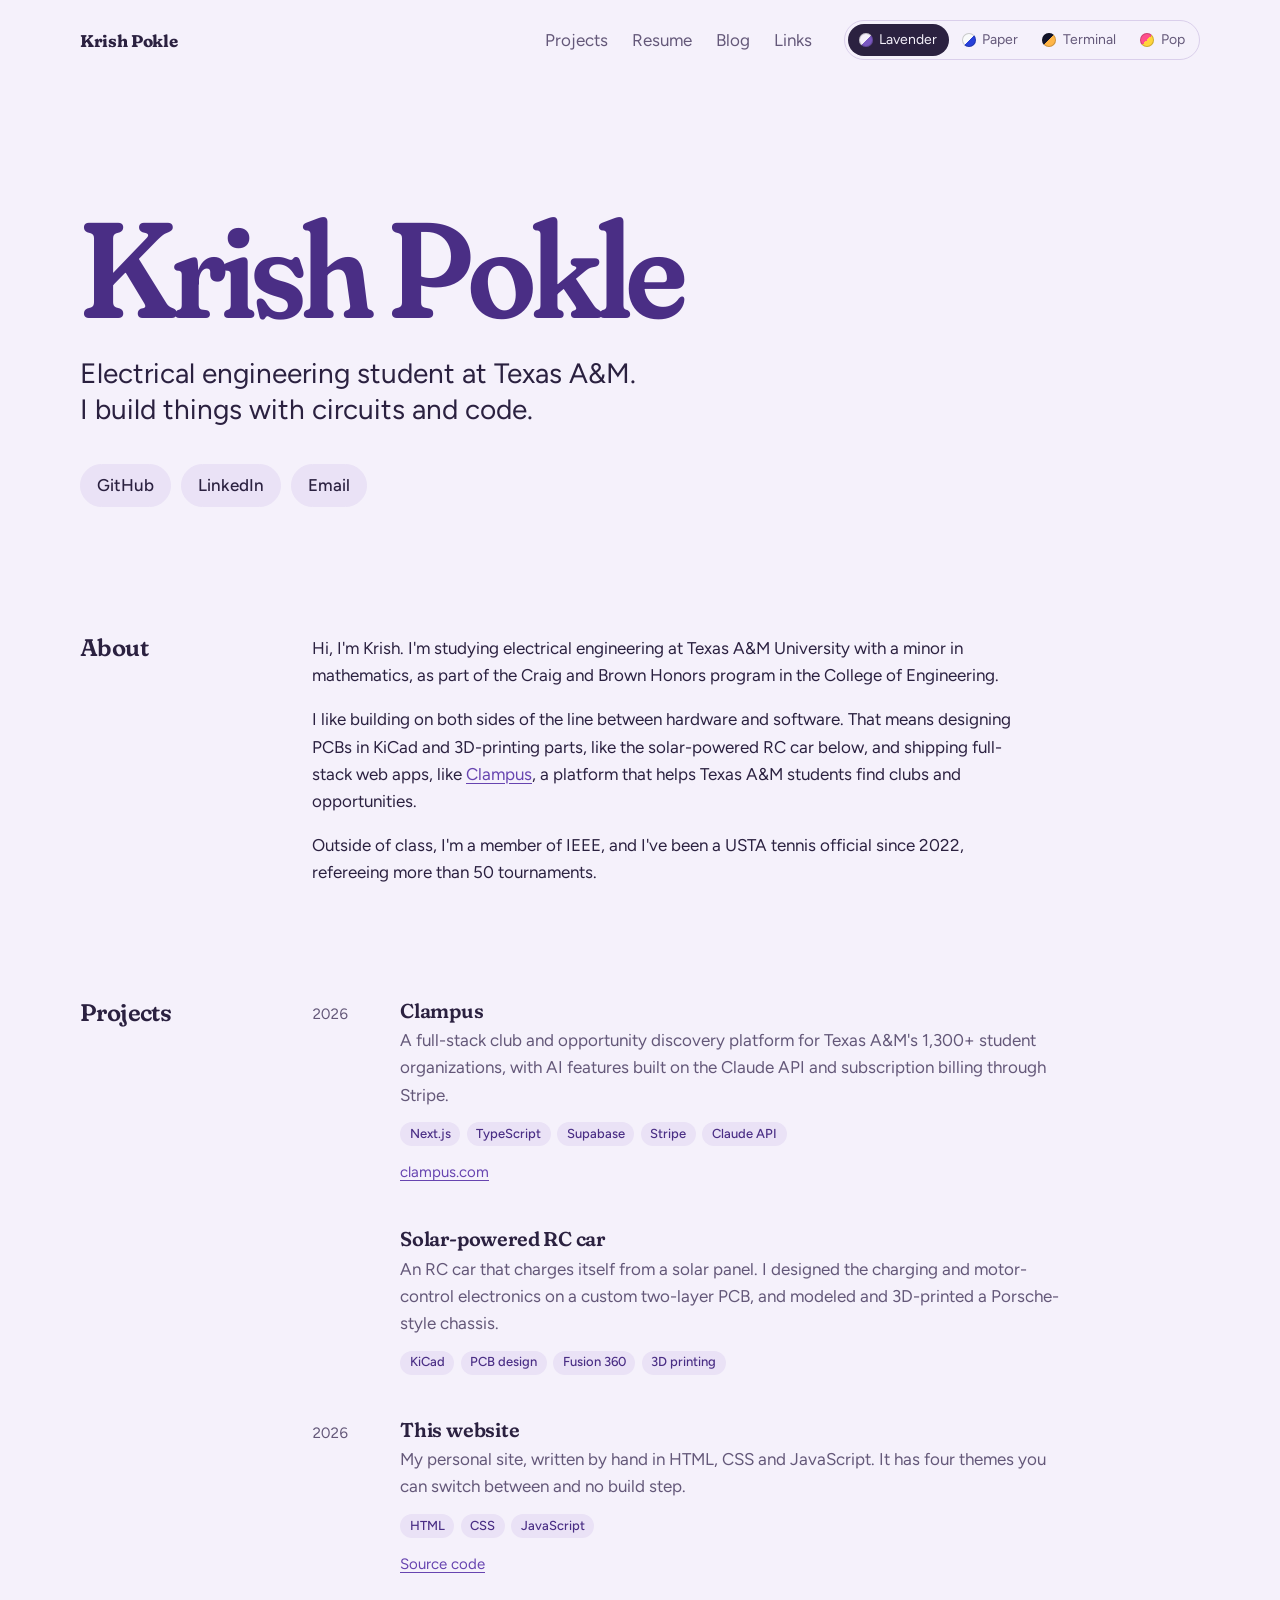
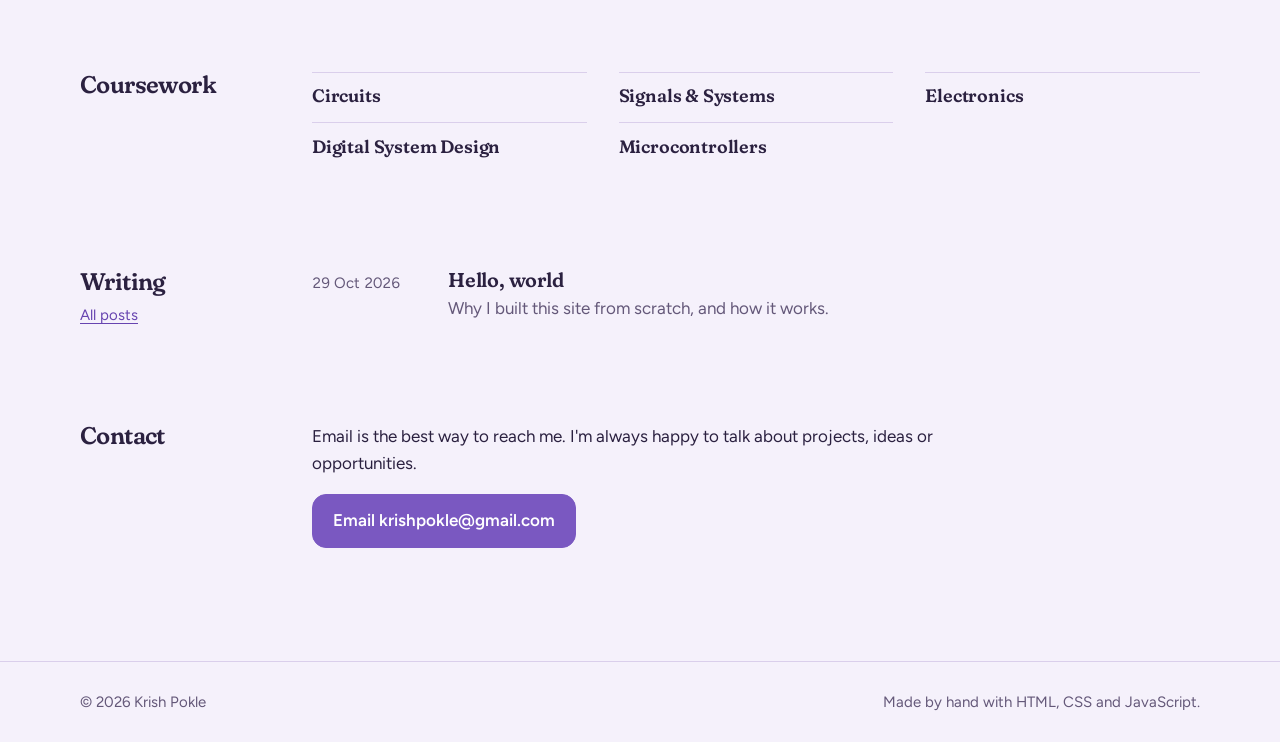
==== commit e0b523d9: "Add a coursework section to the home and resume pages Coursework moves out of the skills tags into i" ====
--- a/index.html
+++ b/index.html
@@ -45,6 +45,11 @@
       <ul class="projects" data-render="projects"></ul>
     </section>
 
+    <section class="section container split" id="coursework">
+      <h2>Coursework</h2>
+      <ul class="courses" data-render="coursework"></ul>
+    </section>
+
     <section class="section container split" id="writing">
       <div class="section-aside">
         <h2>Writing</h2>
--- a/css/style.css
+++ b/css/style.css
@@ -420,8 +420,9 @@
 }
 
 .hero-tagline {
-  max-width: 28ch;
+  max-width: 34ch;
   margin: 0 0 2.25rem;
+  text-wrap: balance;
   font-size: clamp(1.25rem, 2.6vw, 1.75rem);
   line-height: 1.3;
 }
@@ -541,6 +542,40 @@
 
 .empty {
   color: var(--muted);
+}
+
+/* Coursework (home and resume) */
+
+.courses {
+  display: grid;
+  grid-template-columns: repeat(auto-fill, minmax(13rem, 1fr));
+  gap: 0 2rem;
+  margin: 0;
+  padding: 0;
+  list-style: none;
+}
+
+.course {
+  padding-block: 0.85rem 1rem;
+  border-top: var(--border-width) solid var(--line);
+}
+
+.course h3 {
+  margin: 0;
+  font-size: 1.125rem;
+}
+
+.course-code {
+  margin: 0 0 0.15rem;
+  color: var(--muted);
+  font-size: 0.875rem;
+  font-variant-numeric: tabular-nums;
+}
+
+.course-note {
+  margin: 0.3rem 0 0;
+  color: var(--muted);
+  font-size: 0.9375rem;
 }
 
 /* Resume */
@@ -585,7 +620,7 @@
 
 .timeline-item {
   display: grid;
-  grid-template-columns: 8rem minmax(0, 1fr);
+  grid-template-columns: 10.5rem minmax(0, 1fr);
   gap: 0 1.5rem;
 }
 
@@ -596,6 +631,14 @@
 .timeline-org {
   margin-bottom: 0.6rem;
   color: var(--muted);
+}
+
+.timeline-note {
+  margin-bottom: 0.6rem;
+}
+
+.timeline-note:last-child {
+  margin-bottom: 0;
 }
 
 .timeline-item ul {
@@ -614,7 +657,7 @@
 
 .skill-group {
   display: grid;
-  grid-template-columns: 8rem minmax(0, 1fr);
+  grid-template-columns: 10.5rem minmax(0, 1fr);
   gap: 0.5rem 1.5rem;
   align-items: baseline;
 }
@@ -890,6 +933,7 @@
 [data-theme="terminal"] .timeline-when,
 [data-theme="terminal"] .post-item time,
 [data-theme="terminal"] .post-date,
+[data-theme="terminal"] .course-code,
 [data-theme="terminal"] .site-footer {
   font-family: var(--font-mono);
 }
@@ -979,6 +1023,26 @@
 [data-theme="pop"] .project:nth-child(3n + 1) { background: var(--tint-1); }
 [data-theme="pop"] .project:nth-child(3n + 2) { background: var(--tint-2); }
 [data-theme="pop"] .project:nth-child(3n + 3) { background: var(--tint-3); }
+
+[data-theme="pop"] .courses {
+  gap: 1rem;
+}
+
+[data-theme="pop"] .course {
+  padding: 0.85rem 1.1rem 1rem;
+  border: 3px solid var(--ink);
+  border-radius: 12px;
+  box-shadow: 3px 3px 0 var(--ink);
+}
+
+[data-theme="pop"] .course:nth-child(3n + 1) { background: var(--tint-1); }
+[data-theme="pop"] .course:nth-child(3n + 2) { background: var(--tint-2); }
+[data-theme="pop"] .course:nth-child(3n + 3) { background: var(--tint-3); }
+
+[data-theme="pop"] .course-code,
+[data-theme="pop"] .course-note {
+  color: var(--ink);
+}
 
 [data-theme="pop"] .project-desc,
 [data-theme="pop"] .project-year {
@@ -1119,7 +1183,8 @@
   }
 
   .timeline-item,
-  .skill-group {
+  .skill-group,
+  .course {
     break-inside: avoid;
   }
 }
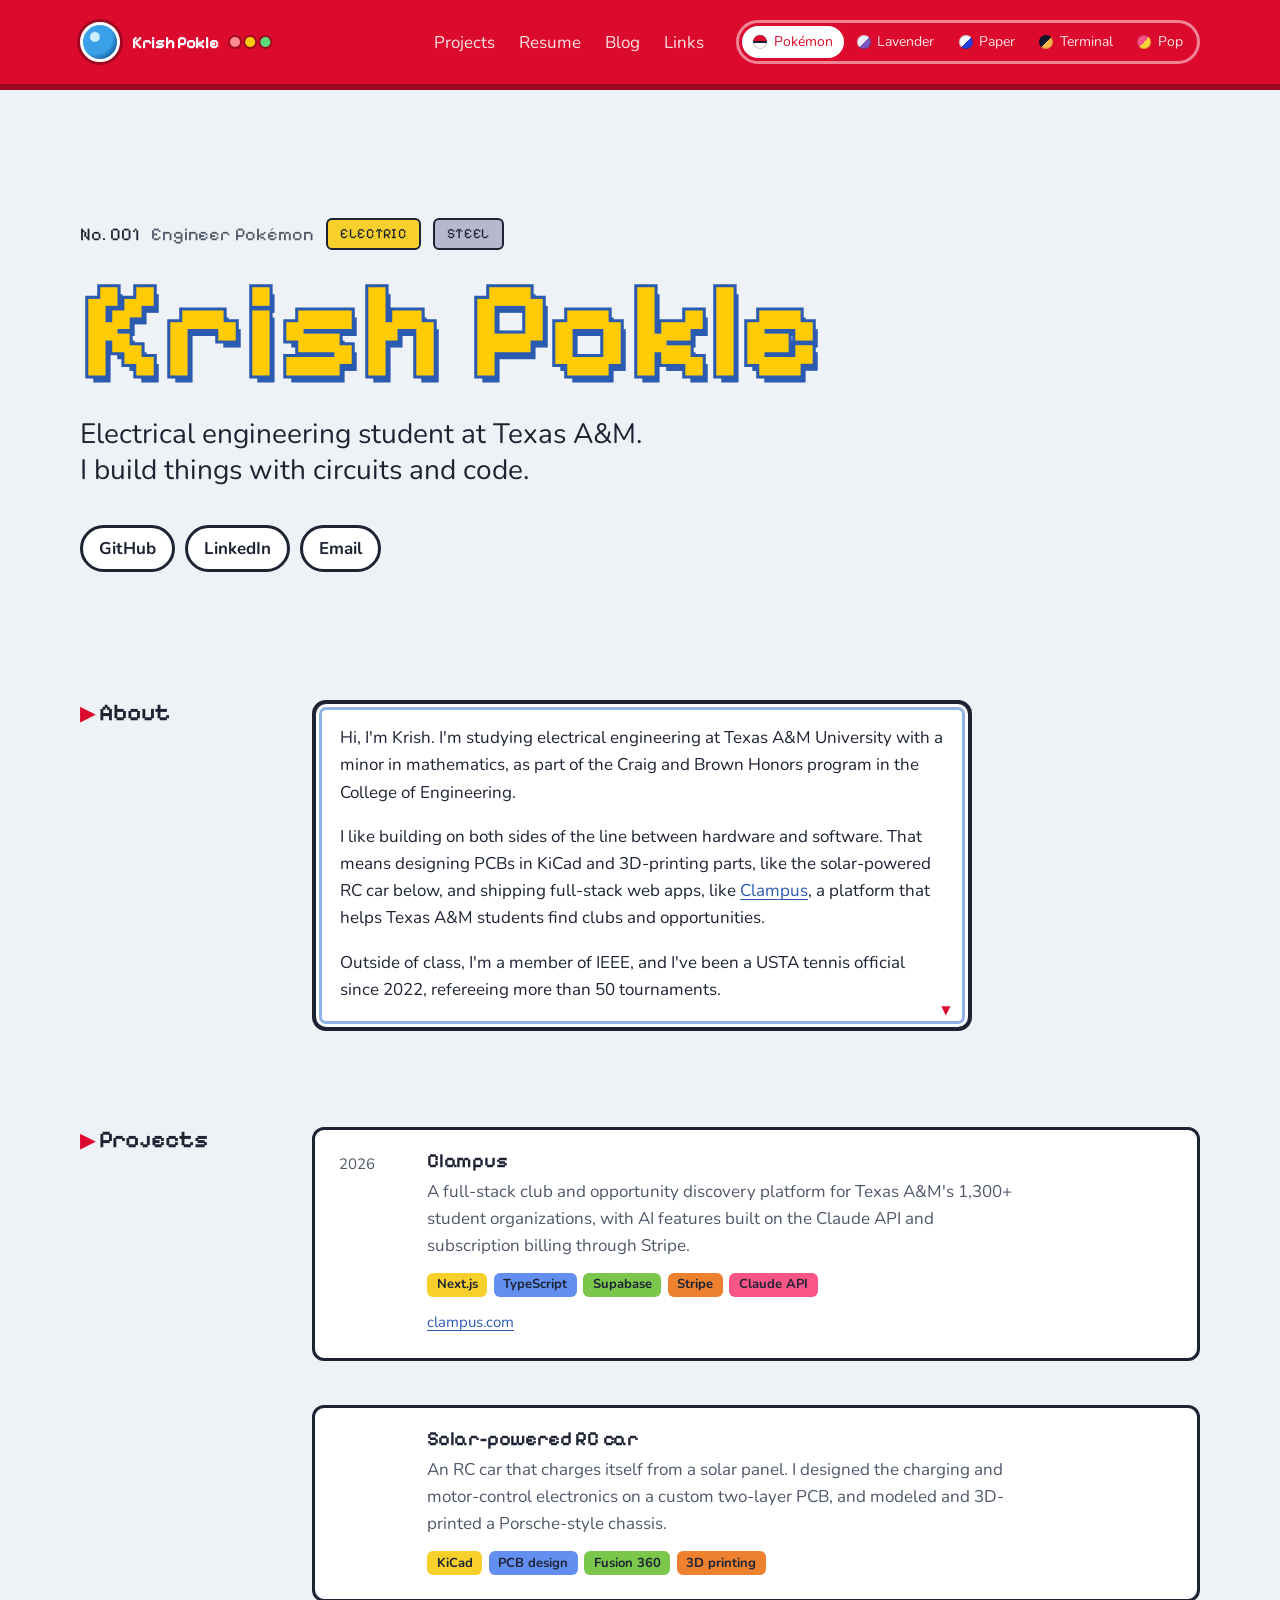
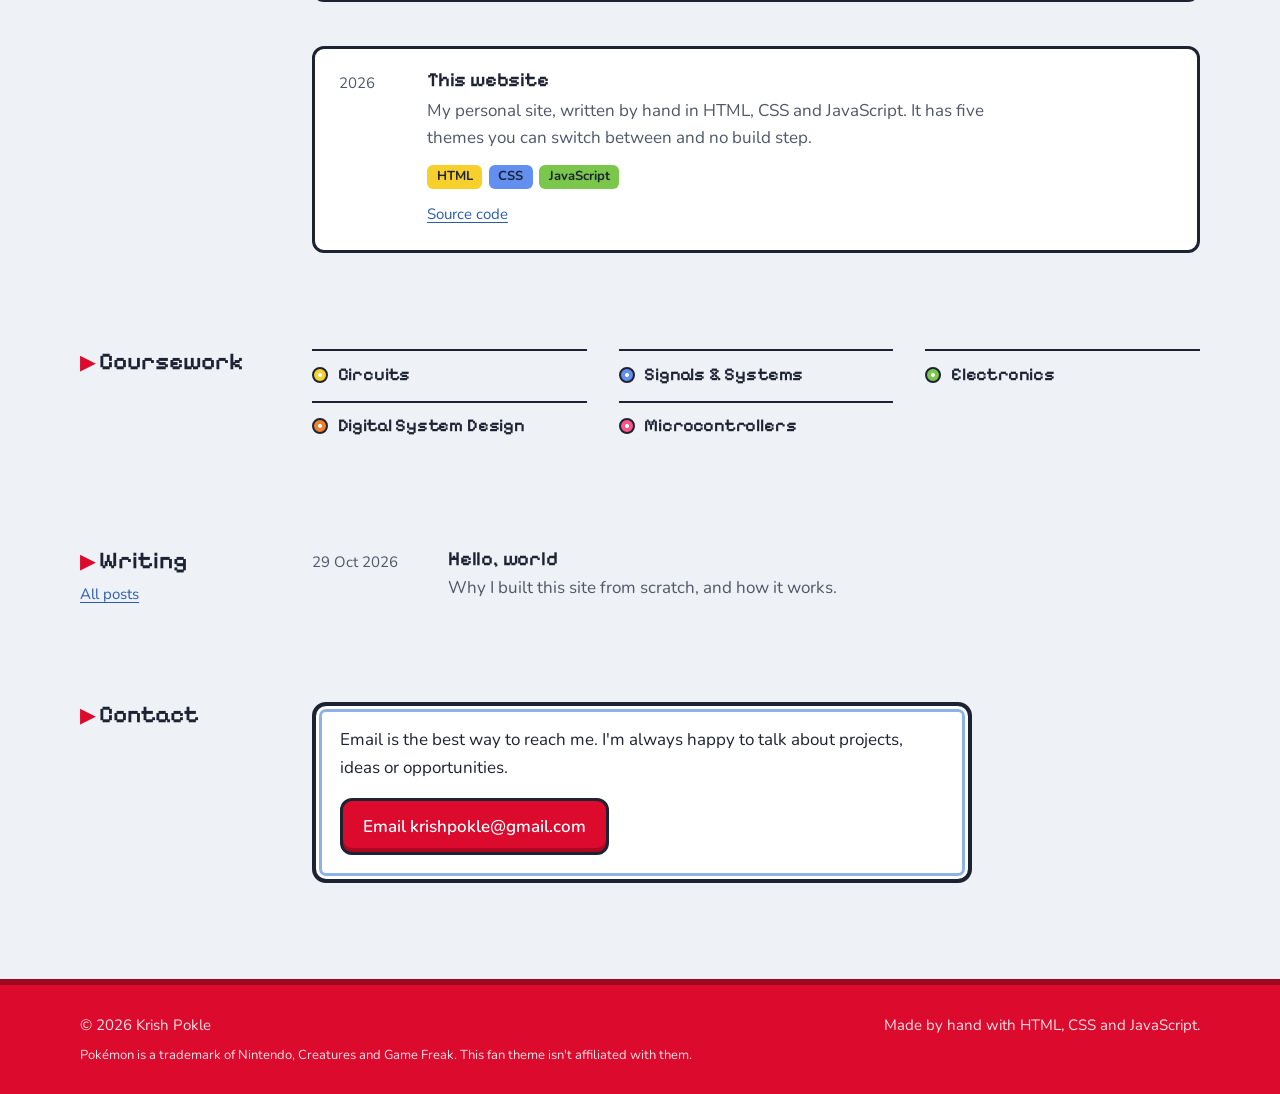
==== commit 1aa36214: "Add Pokémon theme and make it the default A Pokédex-style theme, drawn entirely in CSS with no offic" ====
--- a/index.html
+++ b/index.html
@@ -7,10 +7,10 @@
   <meta name="description" content="Krish Pokle's personal website: projects, resume and writing.">
   <link rel="icon" href="assets/favicon.svg" type="image/svg+xml">
 
-  <!-- Fonts for all four themes -->
+  <!-- Fonts for all five themes -->
   <link rel="preconnect" href="https://fonts.googleapis.com">
   <link rel="preconnect" href="https://fonts.gstatic.com" crossorigin>
-  <link rel="stylesheet" href="https://fonts.googleapis.com/css2?family=Bricolage+Grotesque:opsz,wght@12..96,400..800&family=Figtree:wght@400..700&family=Fraunces:opsz,wght,SOFT@9..144,400..700,0..100&family=IBM+Plex+Mono:wght@400;600&family=IBM+Plex+Sans:wght@400;500;600&family=Schibsted+Grotesk:wght@400..900&display=swap">
+  <link rel="stylesheet" href="https://fonts.googleapis.com/css2?family=Bricolage+Grotesque:opsz,wght@12..96,400..800&family=Figtree:wght@400..700&family=Fraunces:opsz,wght,SOFT@9..144,400..700,0..100&family=IBM+Plex+Mono:wght@400;600&family=IBM+Plex+Sans:wght@400;500;600&family=Nunito:wght@400..800&family=Pixelify+Sans:wght@400..700&family=Schibsted+Grotesk:wght@400..900&display=swap">
 
   <link rel="stylesheet" href="css/style.css">
   <script src="js/theme.js"></script>
@@ -30,6 +30,7 @@
 
     <section class="hero container">
       <p class="hero-prompt" aria-hidden="true"><span class="prompt-user" data-render="prompt-user"></span>:~$ <span class="prompt-cmd">whoami</span><span class="caret"></span></p>
+      <p class="hero-dex" data-render="dex"></p>
       <h1 class="hero-name" data-render="name"></h1>
       <p class="hero-tagline" data-render="tagline"></p>
       <ul class="pill-row" data-render="pills"></ul>
--- a/css/style.css
+++ b/css/style.css
@@ -23,7 +23,7 @@
   --label-col: 12rem;  /* left column for section headings */
 }
 
-/* Lavender: soft and calm. The default. */
+/* Lavender: soft and calm. Also the look if JavaScript is off. */
 :root,
 [data-theme="lavender"] {
   color-scheme: light;
@@ -44,6 +44,33 @@
   --display-tracking: -0.025em;
   --radius: 14px;
   --border-width: 1px;
+  --shadow: none;
+}
+
+/* Pokémon: a Pokédex-red header, game text boxes and a pixel
+   font. Everything is drawn with CSS, with no official artwork. */
+[data-theme="pokemon"] {
+  color-scheme: light;
+  --bg: #EEF2F6;
+  --surface: #FFFFFF;
+  --ink: #1D2333;
+  --muted: #4F5869;
+  --line: #1D2333;
+  --accent: #DC0A2D;
+  --on-accent: #FFFFFF;
+  --link: #2A5BB0;
+  --focus: #2A5BB0;
+  --dex-red: #DC0A2D;
+  --dex-red-dark: #9E0820;
+  --dex-yellow: #FFCB05;
+  --dex-blue: #2A5BB0;
+  --font-display: "Pixelify Sans", ui-monospace, monospace;
+  --font-body: "Nunito", system-ui, sans-serif;
+  --font-mono: ui-monospace, "SFMono-Regular", Menlo, Consolas, monospace;
+  --display-weight: 600;
+  --display-tracking: 0;
+  --radius: 12px;
+  --border-width: 3px;
   --shadow: none;
 }
 
@@ -380,6 +407,7 @@
   box-shadow: inset 0 0 0 1px rgb(0 0 0 / 0.2);
 }
 
+.swatch-pokemon  { background: linear-gradient(#DC0A2D 0 42%, #1D2333 42% 58%, #FFFFFF 58%); }
 .swatch-lavender { background: linear-gradient(135deg, #F5F1FB 50%, #7A58C1 50%); }
 .swatch-paper    { background: linear-gradient(135deg, #F9FAFB 50%, #2740D9 50%); }
 .swatch-terminal { background: linear-gradient(135deg, #12142A 50%, #FFB547 50%); }
@@ -427,8 +455,11 @@
   line-height: 1.3;
 }
 
-/* Only the Terminal theme shows the prompt line. */
-.hero-prompt {
+/* Only the Terminal theme shows the prompt line, and only the
+   Pokémon theme shows the Pokédex line and the footer credit. */
+.hero-prompt,
+.hero-dex,
+.theme-credit {
   display: none;
 }
 
@@ -843,6 +874,261 @@
 
 /* ---------- 5. Theme extras ---------- */
 
+/* Pokémon */
+
+/* Header and footer become the red Pokédex casing. Redefining
+   the color variables inside them recolors everything within. */
+[data-theme="pokemon"] .site-header,
+[data-theme="pokemon"] .site-footer {
+  --ink: #FFFFFF;
+  --muted: #FFE1E5;
+  --line: rgb(255 255 255 / 0.5);
+  --bg: var(--dex-red);
+  --accent: var(--dex-yellow);
+  --link: #FFFFFF;
+  --focus: #FFFFFF;
+  background: var(--dex-red);
+  color: var(--muted);
+}
+
+[data-theme="pokemon"] .site-header {
+  border-bottom: 6px solid var(--dex-red-dark);
+}
+
+[data-theme="pokemon"] .site-footer {
+  border-top: 6px solid var(--dex-red-dark);
+}
+
+[data-theme="pokemon"] .theme-credit {
+  display: block;
+  flex-basis: 100%;
+  margin-top: 0.5rem;
+  font-size: 0.8125rem;
+}
+
+/* The big blue lens before your name, three status lights after. */
+[data-theme="pokemon"] .brand {
+  display: inline-flex;
+  align-items: center;
+  gap: 0.75rem;
+}
+
+[data-theme="pokemon"] .brand::before {
+  content: "";
+  flex: none;
+  width: 2.5rem;
+  height: 2.5rem;
+  border: 3px solid #FFFFFF;
+  border-radius: 50%;
+  background: radial-gradient(circle at 35% 35%, #C8EEFF 0 14%, #3AA0E8 18% 55%, #14609E 78%);
+  box-shadow: 0 0 0 3px var(--dex-red-dark);
+}
+
+[data-theme="pokemon"] .brand::after {
+  content: "";
+  flex: none;
+  width: 0.6rem;
+  height: 0.6rem;
+  margin-right: 1.9rem;
+  border-radius: 50%;
+  background: #FF8A8F;
+  box-shadow:
+    0 0 0 2px var(--dex-red-dark),
+    0.95rem 0 0 0 var(--dex-yellow),
+    0.95rem 0 0 2px var(--dex-red-dark),
+    1.9rem 0 0 0 #5EDC7A,
+    1.9rem 0 0 2px var(--dex-red-dark);
+}
+
+/* Your name in yellow with a blue outline, like the games' title screens. */
+[data-theme="pokemon"] .hero-name {
+  color: var(--dex-yellow);
+  font-weight: 700;
+  -webkit-text-stroke: 0.045em var(--dex-blue);
+  paint-order: stroke fill;
+  text-shadow: 0.04em 0.05em 0 var(--dex-blue);
+}
+
+/* "No. 001 Engineer Pokémon" plus type badges, from content.js. */
+[data-theme="pokemon"] .hero-dex {
+  display: flex;
+  flex-wrap: wrap;
+  align-items: center;
+  gap: 0.5rem 0.75rem;
+  margin: 0 0 1.25rem;
+  color: var(--muted);
+  font-family: var(--font-display);
+  font-size: 1.125rem;
+}
+
+.dex-number {
+  color: var(--ink);
+}
+
+/* Type badges, in the games' type colors. */
+.type {
+  padding: 0.15rem 0.75rem;
+  border: 2px solid var(--ink);
+  border-radius: 6px;
+  background: #A8A77A;
+  color: #1D2333;
+  font-size: 0.875rem;
+  letter-spacing: 0.05em;
+  text-transform: uppercase;
+}
+
+.type-fire     { background: #EE8130; }
+.type-water    { background: #6390F0; }
+.type-electric { background: #F7D02C; }
+.type-grass    { background: #7AC74C; }
+.type-ice      { background: #96D9D6; }
+.type-fighting { background: #C22E28; color: #FFFFFF; }
+.type-poison   { background: #A33EA1; color: #FFFFFF; }
+.type-ground   { background: #E2BF65; }
+.type-flying   { background: #A98FF3; }
+.type-psychic  { background: #F95587; }
+.type-bug      { background: #A6B91A; }
+.type-rock     { background: #B6A136; }
+.type-ghost    { background: #735797; color: #FFFFFF; }
+.type-dragon   { background: #6F35FC; color: #FFFFFF; }
+.type-dark     { background: #705746; color: #FFFFFF; }
+.type-steel    { background: #B7B7CE; }
+.type-fairy    { background: #D685AD; }
+
+/* A menu cursor in front of each heading. */
+[data-theme="pokemon"] .section > h2::before,
+[data-theme="pokemon"] .section-aside h2::before,
+[data-theme="pokemon"] .prose h2::before {
+  content: "▶ ";
+  color: var(--accent);
+  font-size: 0.8em;
+}
+
+/* About and Contact sit in game-style text boxes. */
+[data-theme="pokemon"] #about .prose,
+[data-theme="pokemon"] #contact .prose {
+  position: relative;
+  padding: 1.25rem 1.5rem 1.5rem;
+  border: 4px solid var(--ink);
+  border-radius: 14px;
+  background: var(--surface);
+  box-shadow: inset 0 0 0 3px #FFFFFF, inset 0 0 0 6px #8FB2E6;
+}
+
+[data-theme="pokemon"] #about .prose > :last-child,
+[data-theme="pokemon"] #contact .prose > :last-child {
+  margin-bottom: 0;
+}
+
+/* The little "more text" arrow in the corner of the box. */
+[data-theme="pokemon"] #about .prose::after {
+  content: "▼";
+  position: absolute;
+  right: 1.1rem;
+  bottom: 0.45rem;
+  color: var(--accent);
+  font-size: 0.75rem;
+  animation: blink 1s steps(1) 1s 6;
+}
+
+[data-theme="pokemon"] .project {
+  padding: 1.25rem 1.5rem 1.5rem;
+  border: 3px solid var(--ink);
+  border-radius: var(--radius);
+  background: var(--surface);
+}
+
+[data-theme="pokemon"] .tag {
+  color: var(--ink);
+  font-weight: 700;
+  border-radius: 6px;
+}
+
+[data-theme="pokemon"] .tag:nth-child(5n + 1) { background: #F7D02C; }
+[data-theme="pokemon"] .tag:nth-child(5n + 2) { background: #6390F0; }
+[data-theme="pokemon"] .tag:nth-child(5n + 3) { background: #7AC74C; }
+[data-theme="pokemon"] .tag:nth-child(5n + 4) { background: #EE8130; }
+[data-theme="pokemon"] .tag:nth-child(5n + 5) { background: #F95587; }
+
+/* Each course gets a little badge. */
+[data-theme="pokemon"] .course {
+  border-top-width: 2px;
+}
+
+[data-theme="pokemon"] .course h3 {
+  display: flex;
+  align-items: center;
+  gap: 0.6rem;
+}
+
+[data-theme="pokemon"] .course h3::before {
+  content: "";
+  flex: none;
+  width: 1rem;
+  height: 1rem;
+  border: 2px solid var(--ink);
+  border-radius: 50%;
+  background: radial-gradient(circle, #FFFFFF 0 22%, transparent 26%), var(--badge);
+}
+
+[data-theme="pokemon"] .course:nth-child(5n + 1) { --badge: #F7D02C; }
+[data-theme="pokemon"] .course:nth-child(5n + 2) { --badge: #6390F0; }
+[data-theme="pokemon"] .course:nth-child(5n + 3) { --badge: #7AC74C; }
+[data-theme="pokemon"] .course:nth-child(5n + 4) { --badge: #EE8130; }
+[data-theme="pokemon"] .course:nth-child(5n + 5) { --badge: #F95587; }
+
+[data-theme="pokemon"] .pill {
+  border-color: var(--ink);
+  background: var(--surface);
+  font-weight: 700;
+}
+
+[data-theme="pokemon"] .pill:hover,
+[data-theme="pokemon"] .link-button:hover {
+  background: #FFF3BF;
+}
+
+[data-theme="pokemon"] .button {
+  border-color: var(--ink);
+  box-shadow: inset 0 -4px 0 rgb(0 0 0 / 0.22);
+}
+
+[data-theme="pokemon"] .link-button {
+  border-color: var(--ink);
+}
+
+/* The initials circle becomes a ball: red top, white bottom,
+   a dark band, and a button in the middle holding your initials. */
+[data-theme="pokemon"] .avatar {
+  position: relative;
+  isolation: isolate;
+  width: 7rem;
+  height: 7rem;
+  border: 4px solid var(--ink);
+  background: linear-gradient(var(--dex-red) 0 45%, var(--ink) 45% 55%, #FFFFFF 55%);
+  color: var(--ink);
+  font-size: 1rem;
+  font-weight: 700;
+}
+
+[data-theme="pokemon"] .avatar::before {
+  content: "";
+  position: absolute;
+  top: 50%;
+  left: 50%;
+  z-index: -1;
+  width: 3rem;
+  height: 3rem;
+  border: 4px solid var(--ink);
+  border-radius: 50%;
+  background: #FFFFFF;
+  transform: translate(-50%, -50%);
+}
+
+[data-theme="pokemon"] .prose blockquote {
+  border-left-color: var(--dex-yellow);
+}
+
 /* Lavender: Fraunces with its "soft" axis turned all the way up,
    so the serif headings get rounded, gentle edges. */
 [data-theme="lavender"] :is(h1, h2, h3, .brand, .avatar) {
@@ -1114,6 +1400,11 @@
     flex-basis: 100%;
   }
 
+  /* Drop the Pokédex lights so the name and theme switcher share a row. */
+  [data-theme="pokemon"] .brand::after {
+    display: none;
+  }
+
   .project,
   .post-item,
   .timeline-item,
@@ -1125,7 +1416,7 @@
 
 /* Below laptop width, theme buttons show just their swatches
    so the header fits. The names stay readable by screen readers. */
-@media (max-width: 56rem) {
+@media (max-width: 66rem) {
   .theme-name {
     position: absolute;
     width: 1px;
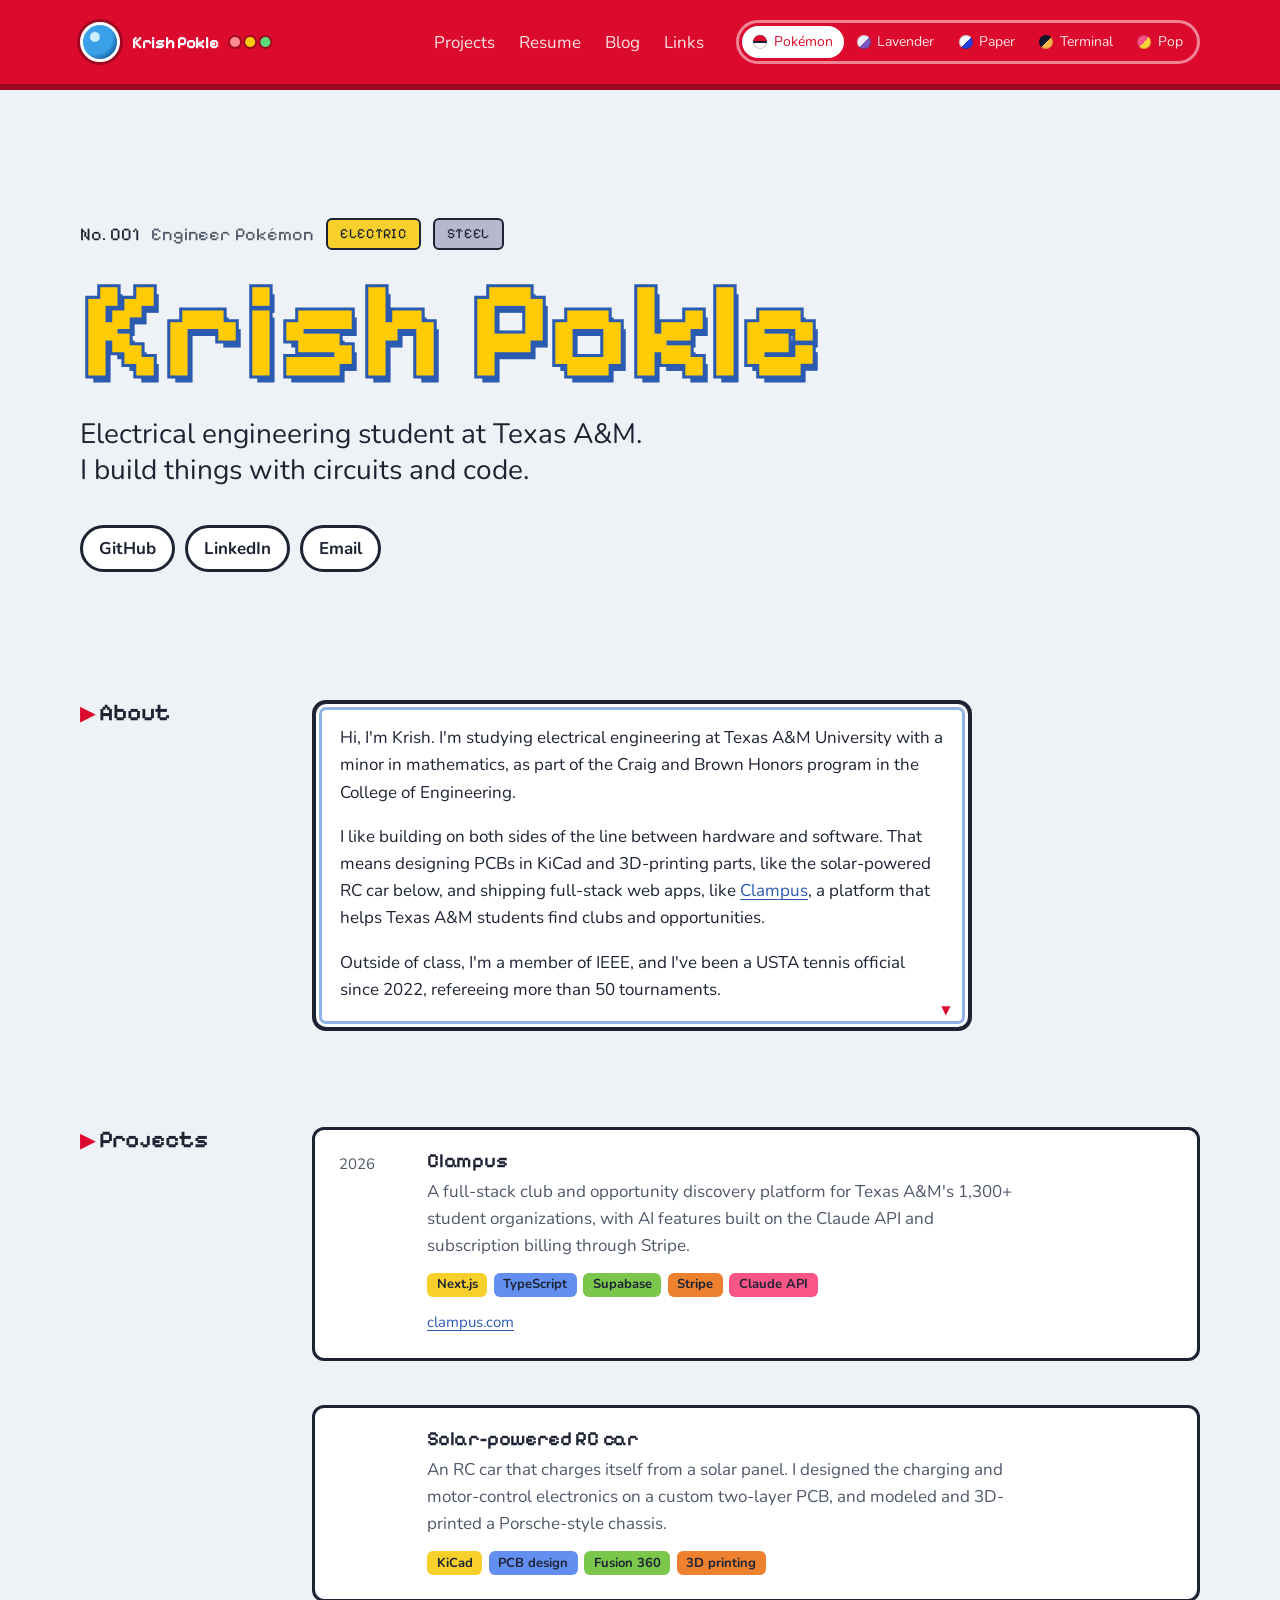
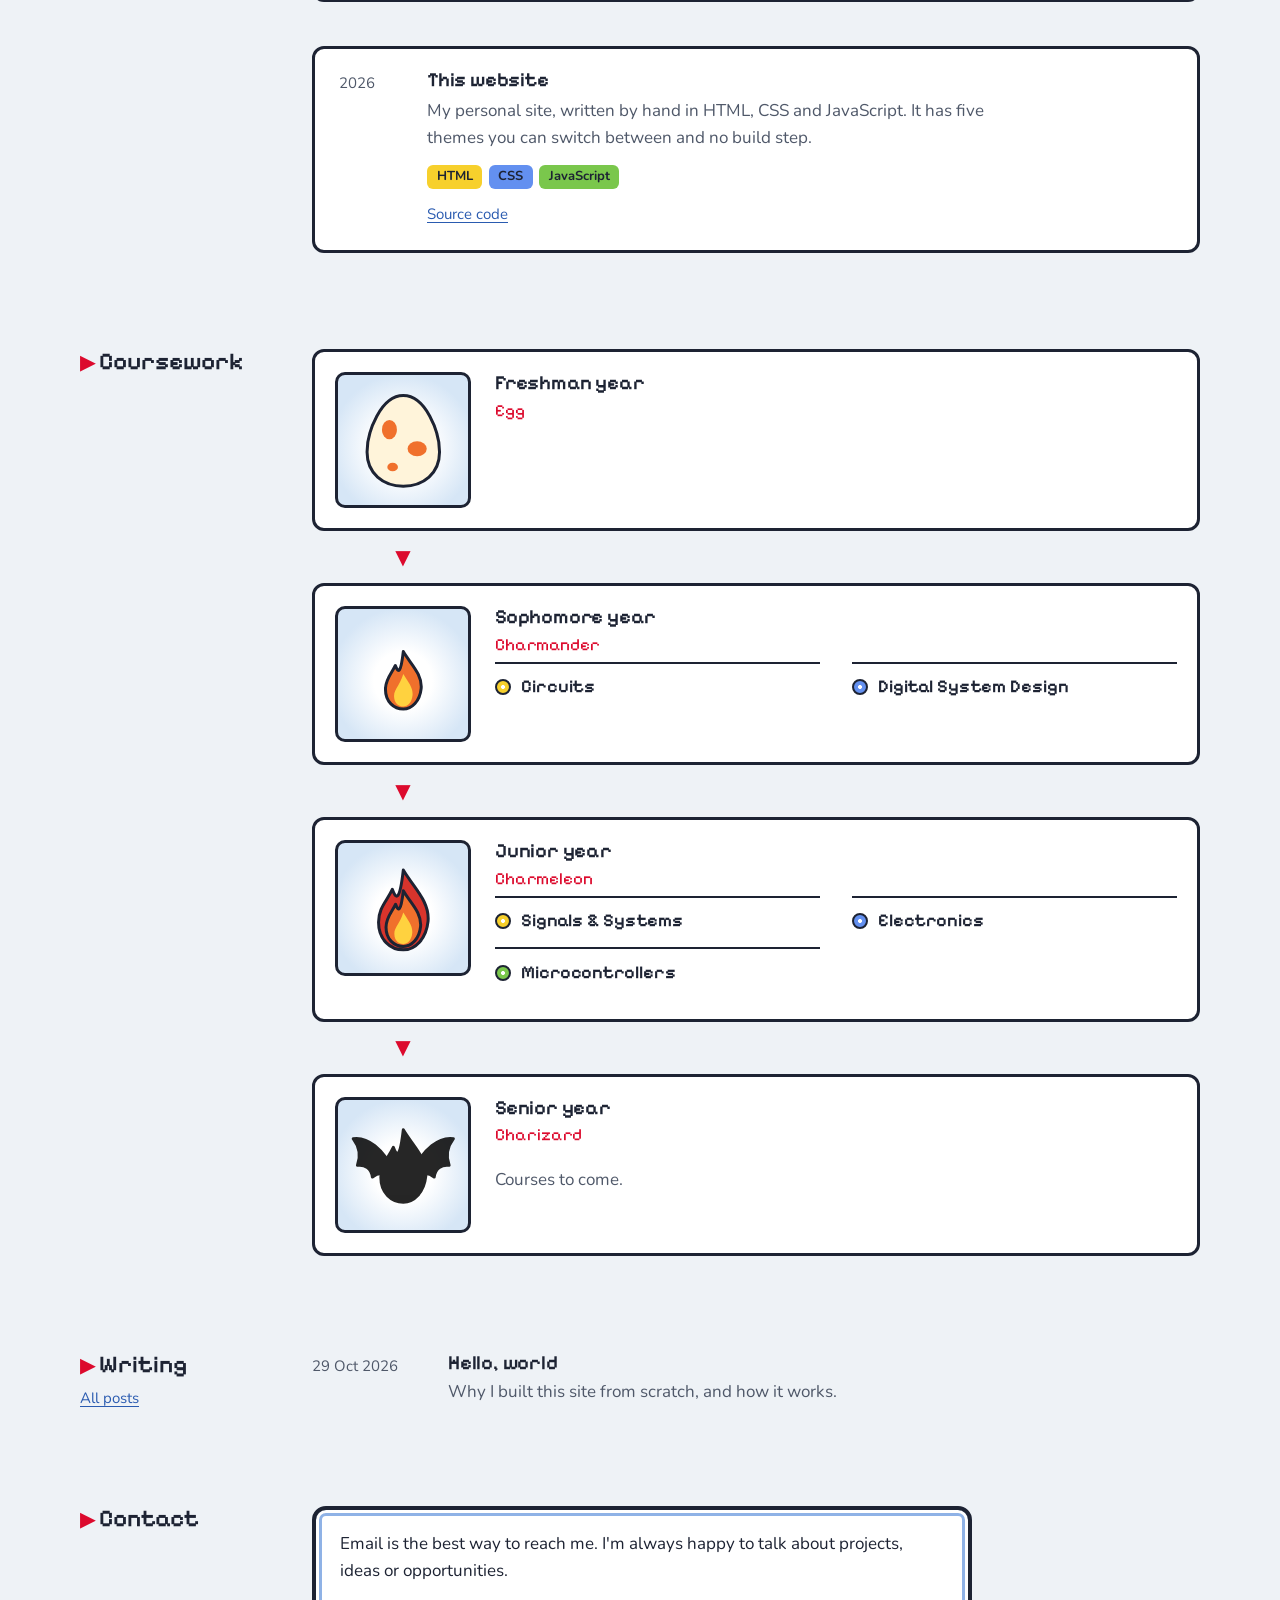
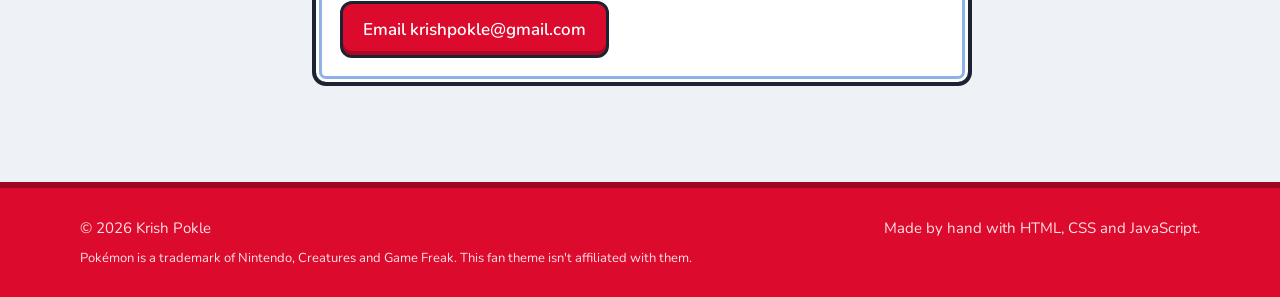
==== commit 885df3af: "Show coursework as Pokémon evolution stages by school year Coursework in content.js is now grouped b" ====
--- a/index.html
+++ b/index.html
@@ -48,7 +48,9 @@
 
     <section class="section container split" id="coursework">
       <h2>Coursework</h2>
-      <ul class="courses" data-render="coursework"></ul>
+      <!-- One stage per school year. In the Pokémon theme, each one
+           evolves as you scroll down to it. -->
+      <ol class="evolution" data-render="evolution"></ol>
     </section>
 
     <section class="section container split" id="writing">
--- a/css/style.css
+++ b/css/style.css
@@ -172,7 +172,8 @@
 
 h1,
 h2,
-h3 {
+h3,
+h4 {
   margin: 0 0 0.5em;
   font-family: var(--font-display);
   font-weight: var(--display-weight);
@@ -591,7 +592,7 @@
   border-top: var(--border-width) solid var(--line);
 }
 
-.course h3 {
+.course :is(h3, h4) {
   margin: 0;
   font-size: 1.125rem;
 }
@@ -607,6 +608,52 @@
   margin: 0.3rem 0 0;
   color: var(--muted);
   font-size: 0.9375rem;
+}
+
+/* Coursework stages on the home page: year on the left, courses on
+   the right. The Pokémon theme adds art and evolution names. */
+
+.evolution {
+  display: grid;
+  gap: 2rem;
+  margin: 0;
+  padding: 0;
+  list-style: none;
+}
+
+.evo-stage {
+  display: grid;
+  grid-template-columns: 10.5rem minmax(0, 1fr);
+  grid-template-areas: "head courses";
+  gap: 0.5rem 1.5rem;
+  align-items: start;
+}
+
+.evo-head {
+  grid-area: head;
+  padding-top: 0.85rem;
+  border-top: var(--border-width) solid var(--line);
+}
+
+.evo-year {
+  margin: 0;
+  font-size: 1.125rem;
+}
+
+.evo-stage > .courses,
+.evo-stage > .course-upcoming {
+  grid-area: courses;
+}
+
+.course-upcoming {
+  margin: 0;
+  padding-top: 0.85rem;
+  color: var(--muted);
+}
+
+.evo-art,
+.evo-name {
+  display: none;
 }
 
 /* Resume */
@@ -1055,13 +1102,13 @@
   border-top-width: 2px;
 }
 
-[data-theme="pokemon"] .course h3 {
+[data-theme="pokemon"] .course :is(h3, h4) {
   display: flex;
   align-items: center;
   gap: 0.6rem;
 }
 
-[data-theme="pokemon"] .course h3::before {
+[data-theme="pokemon"] .course :is(h3, h4)::before {
   content: "";
   flex: none;
   width: 1rem;
@@ -1076,6 +1123,114 @@
 [data-theme="pokemon"] .course:nth-child(5n + 3) { --badge: #7AC74C; }
 [data-theme="pokemon"] .course:nth-child(5n + 4) { --badge: #EE8130; }
 [data-theme="pokemon"] .course:nth-child(5n + 5) { --badge: #F95587; }
+
+/* Coursework: each school year is an evolution stage in its own card. */
+[data-theme="pokemon"] .evolution {
+  gap: 3.25rem; /* room for the arrow between stages */
+}
+
+[data-theme="pokemon"] .evo-stage {
+  position: relative;
+  grid-template-columns: 8.5rem minmax(0, 1fr);
+  grid-template-rows: auto 1fr;
+  grid-template-areas:
+    "art head"
+    "art courses";
+  gap: 0.25rem 1.5rem;
+  padding: 1.25rem;
+  border: 3px solid var(--ink);
+  border-radius: var(--radius);
+  background: var(--surface);
+}
+
+[data-theme="pokemon"] .evo-head {
+  padding-top: 0;
+  border-top: 0;
+}
+
+[data-theme="pokemon"] .evo-year {
+  font-size: 1.25rem;
+}
+
+[data-theme="pokemon"] .evo-name {
+  display: block;
+  margin: 0.15rem 0 0;
+  color: var(--accent);
+  font-family: var(--font-display);
+}
+
+/* The little screen that shows the stage's drawing. */
+[data-theme="pokemon"] .evo-art {
+  position: relative;
+  display: grid;
+  grid-area: art;
+  place-items: center;
+  overflow: hidden;
+  width: 8.5rem;
+  aspect-ratio: 1;
+  border: 3px solid var(--ink);
+  border-radius: 10px;
+  background: radial-gradient(circle at 50% 55%, #FFFFFF 0 30%, #D6E6F6 75%);
+}
+
+[data-theme="pokemon"] .evo-art svg {
+  position: relative;
+  z-index: 1;
+  width: 82%;
+  height: 82%;
+}
+
+/* A dark backdrop that only shows during the evolution flash. */
+[data-theme="pokemon"] .evo-art::after {
+  content: "";
+  position: absolute;
+  inset: 0;
+  background: #1D2333;
+  opacity: 0;
+}
+
+/* The arrow between stages: this one evolves into the next. */
+[data-theme="pokemon"] .evo-stage + .evo-stage::before {
+  content: "▼";
+  position: absolute;
+  top: -2.4rem;
+  left: 5.5rem;
+  color: var(--accent);
+  font-size: 1.25rem;
+  line-height: 1;
+  transform: translateX(-50%);
+}
+
+/* Before a stage scrolls into view it's a dark "who's that
+   Pokémon?" silhouette. When main.js adds .is-evolved, it flashes
+   white over a dark screen and then appears in color, like the
+   games' evolution scene. Upcoming years stay silhouettes. */
+[data-theme="pokemon"] .evo-stage:not(.is-evolved) .evo-art svg {
+  filter: brightness(0);
+  opacity: 0.85;
+}
+
+[data-theme="pokemon"] .is-evolved .evo-art svg {
+  animation: evolve 1.4s ease-out;
+}
+
+[data-theme="pokemon"] .is-evolved .evo-art::after {
+  animation: evolve-screen 1.4s ease-out;
+}
+
+@keyframes evolve {
+  0%   { filter: brightness(0); transform: scale(0.9); }
+  20%  { filter: brightness(0) invert(1); transform: scale(1.12); }
+  40%  { filter: brightness(0) invert(1); transform: scale(0.94); }
+  60%  { filter: brightness(0) invert(1); transform: scale(1.08); }
+  100% { filter: none; transform: scale(1); }
+}
+
+@keyframes evolve-screen {
+  0%       { opacity: 0; }
+  15%, 65% { opacity: 0.9; }
+  100%     { opacity: 0; }
+}
 
 [data-theme="pokemon"] .pill {
   border-color: var(--ink);
@@ -1400,6 +1555,34 @@
     flex-basis: 100%;
   }
 
+  .evo-stage {
+    grid-template-columns: minmax(0, 1fr);
+    grid-template-areas:
+      "head"
+      "courses";
+  }
+
+  [data-theme="pokemon"] .evo-stage {
+    grid-template-columns: 5.5rem minmax(0, 1fr);
+    grid-template-rows: auto;
+    grid-template-areas:
+      "art head"
+      "courses courses";
+    gap: 0.75rem 1rem;
+  }
+
+  [data-theme="pokemon"] .evo-art {
+    width: 5.5rem;
+  }
+
+  [data-theme="pokemon"] .evo-head {
+    align-self: center;
+  }
+
+  [data-theme="pokemon"] .evo-stage + .evo-stage::before {
+    left: 4rem;
+  }
+
   /* Drop the Pokédex lights so the name and theme switcher share a row. */
   [data-theme="pokemon"] .brand::after {
     display: none;
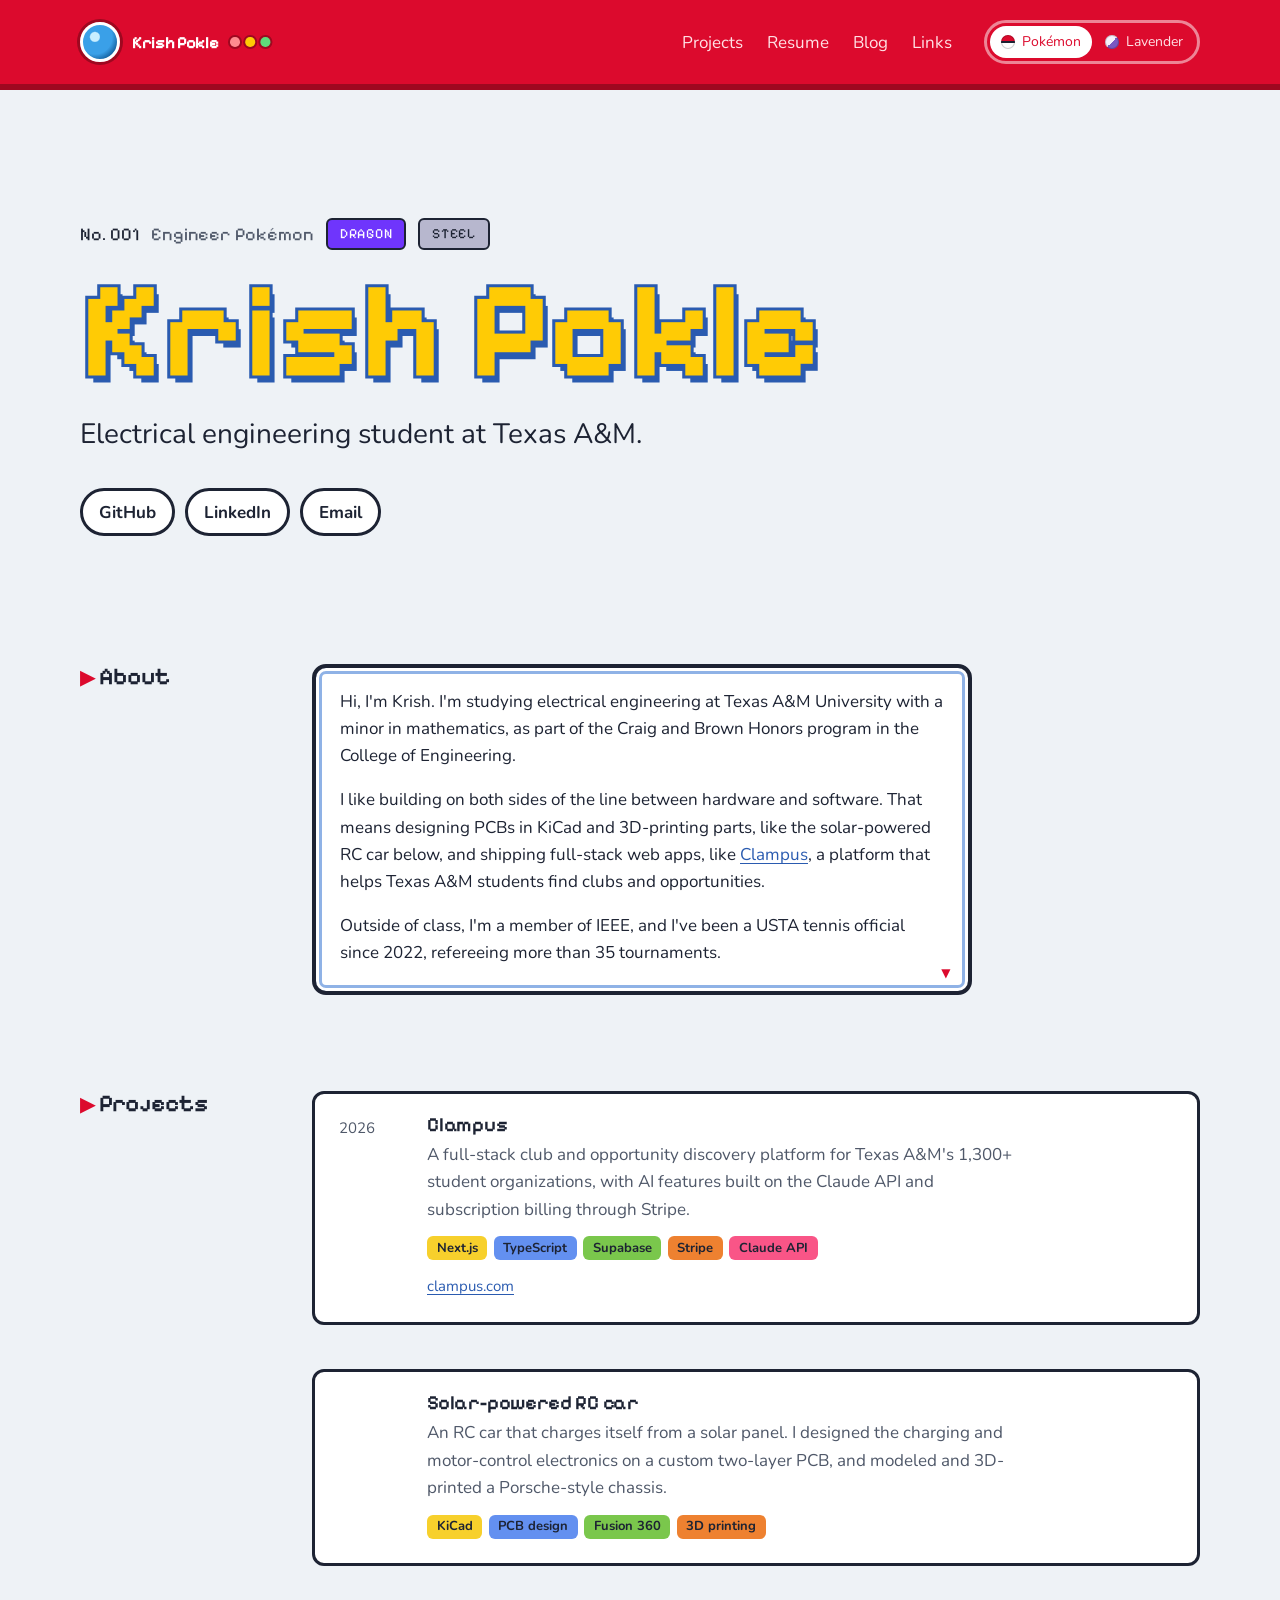
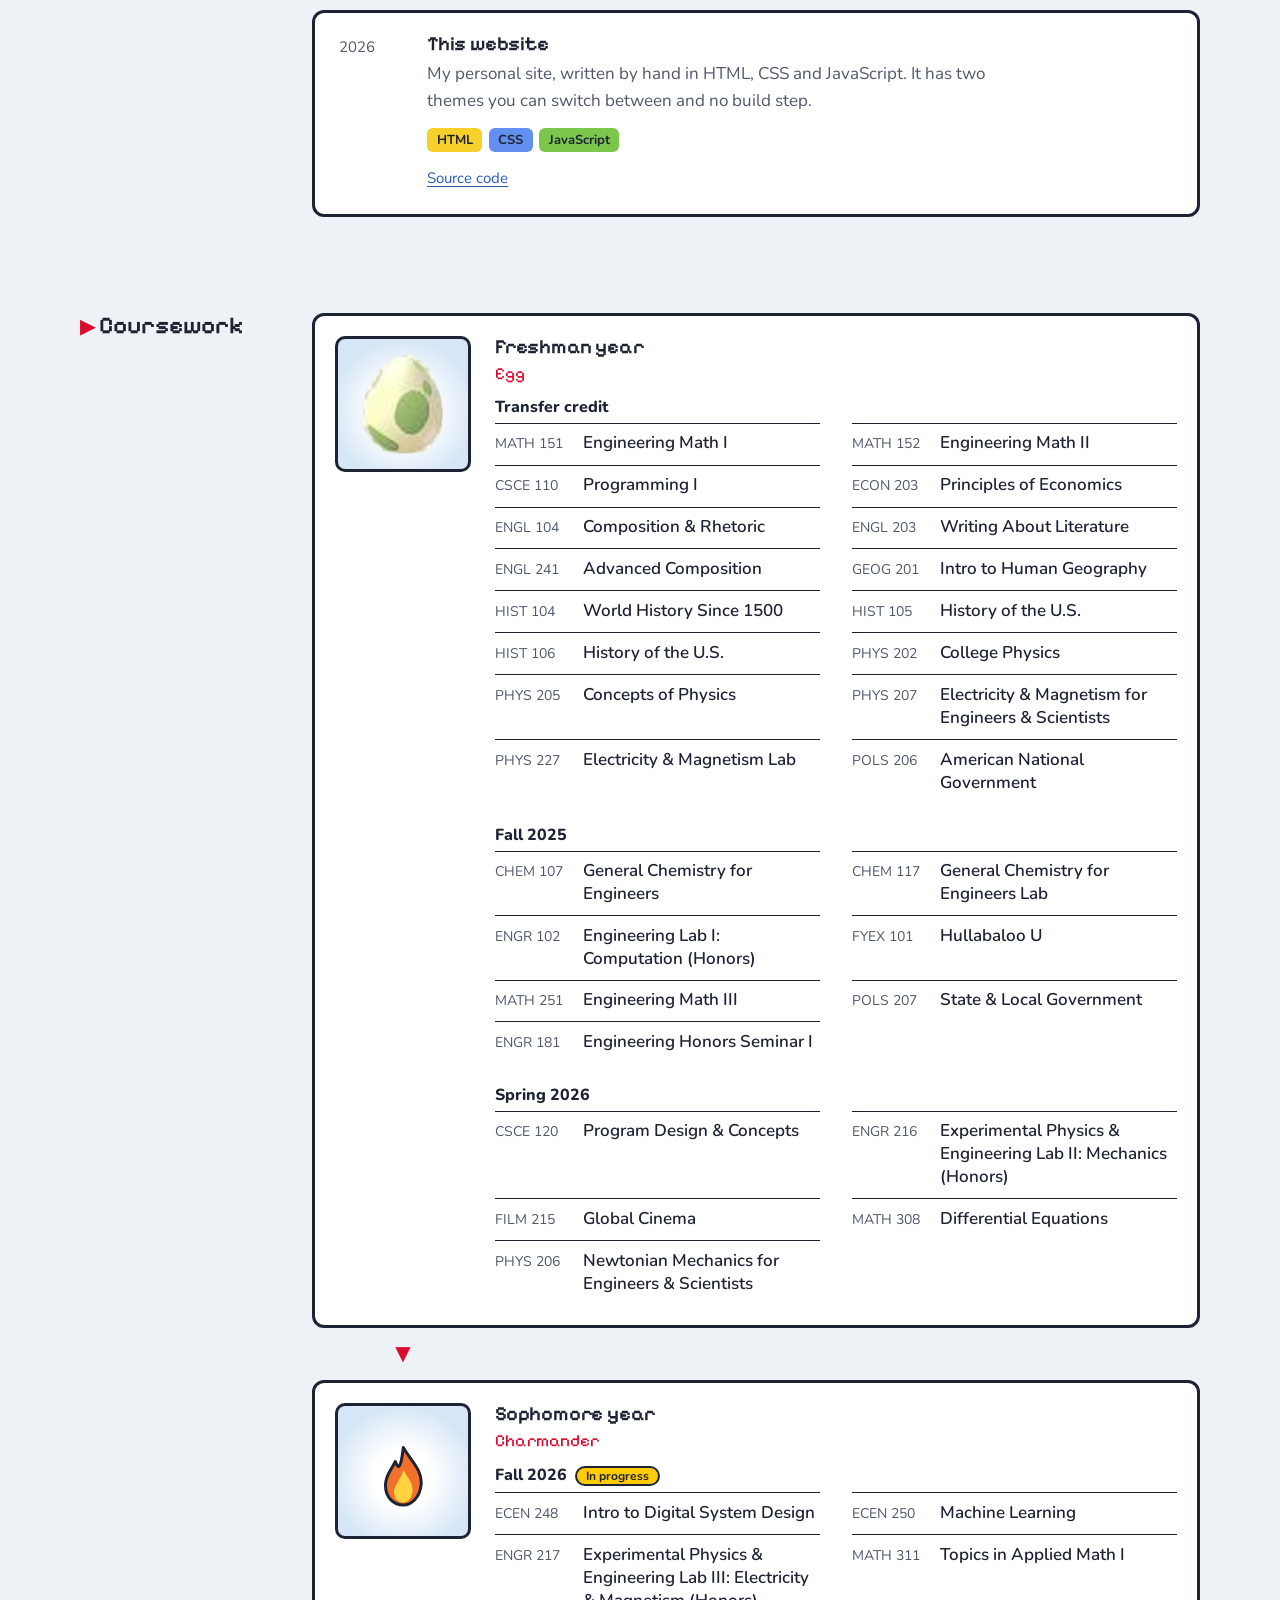
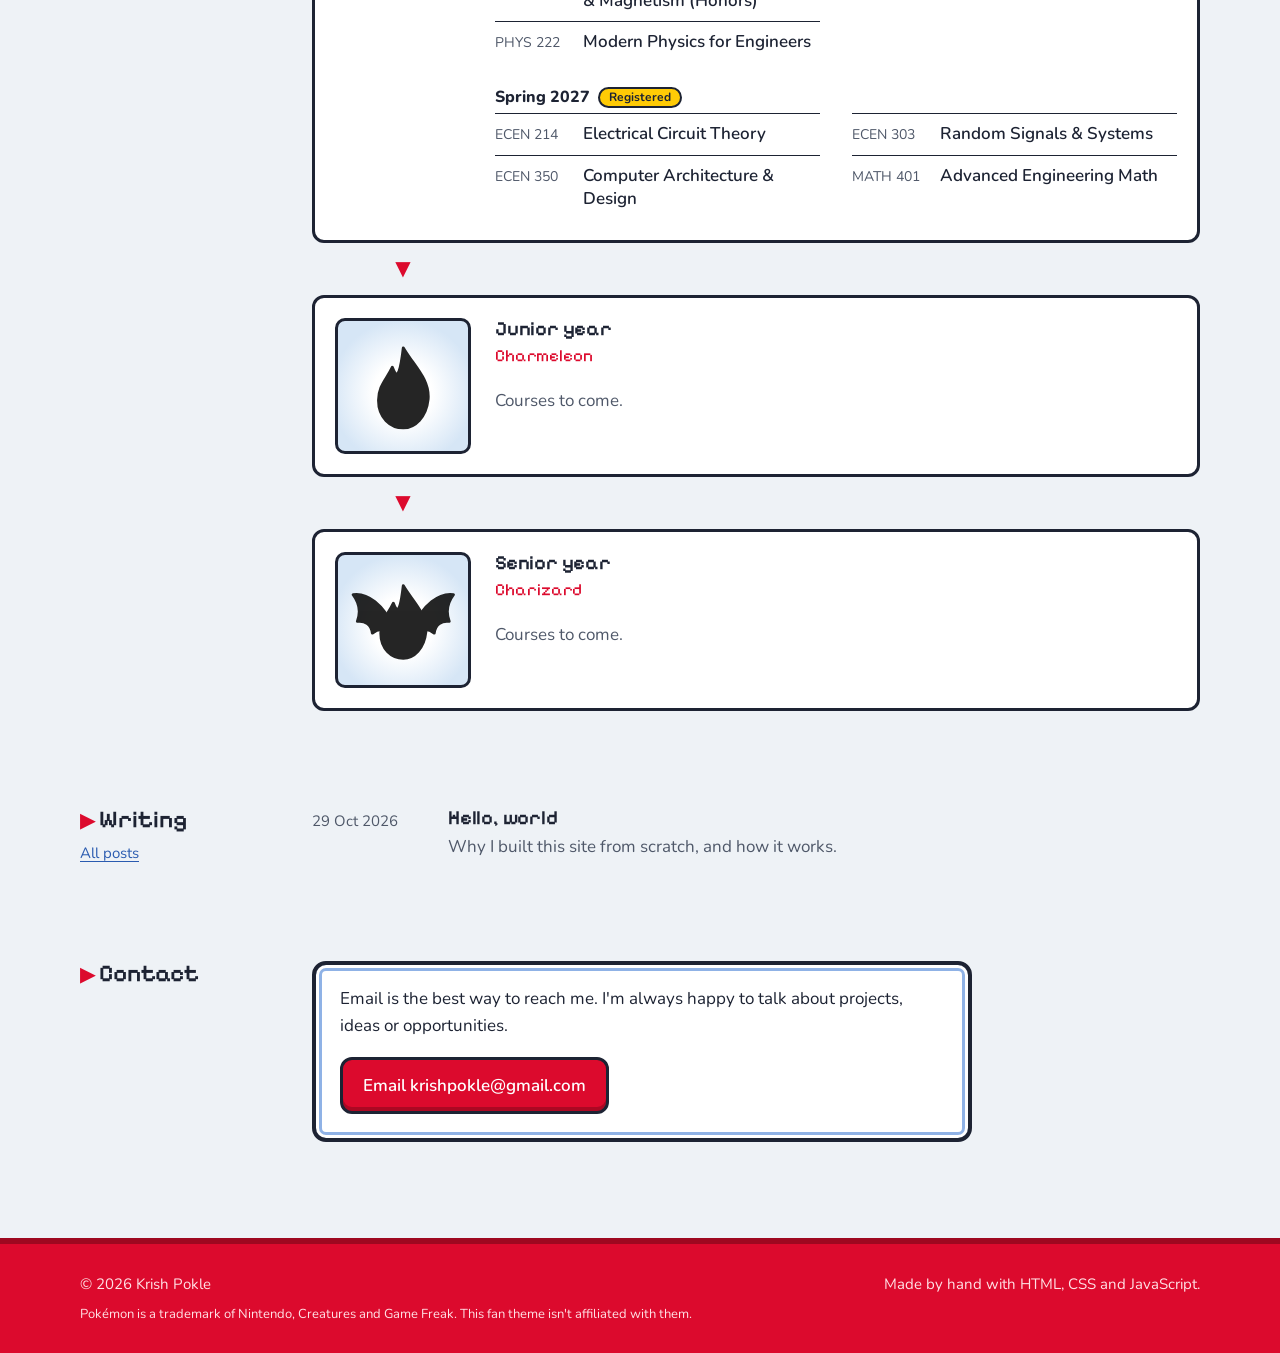
==== commit 5efe6584: "Keep only the Pokémon and Lavender themes Remove the Paper, Terminal and Pop themes entirely: their " ====
--- a/index.html
+++ b/index.html
@@ -7,10 +7,10 @@
   <meta name="description" content="Krish Pokle's personal website: projects, resume and writing.">
   <link rel="icon" href="assets/favicon.svg" type="image/svg+xml">
 
-  <!-- Fonts for all five themes -->
+  <!-- Fonts for both themes -->
   <link rel="preconnect" href="https://fonts.googleapis.com">
   <link rel="preconnect" href="https://fonts.gstatic.com" crossorigin>
-  <link rel="stylesheet" href="https://fonts.googleapis.com/css2?family=Bricolage+Grotesque:opsz,wght@12..96,400..800&family=Figtree:wght@400..700&family=Fraunces:opsz,wght,SOFT@9..144,400..700,0..100&family=IBM+Plex+Mono:wght@400;600&family=IBM+Plex+Sans:wght@400;500;600&family=Nunito:wght@400..800&family=Pixelify+Sans:wght@400..700&family=Schibsted+Grotesk:wght@400..900&display=swap">
+  <link rel="stylesheet" href="https://fonts.googleapis.com/css2?family=Figtree:wght@400..700&family=Fraunces:opsz,wght,SOFT@9..144,400..700,0..100&family=Nunito:wght@400..800&family=Pixelify+Sans:wght@400..700&display=swap">
 
   <link rel="stylesheet" href="css/style.css">
   <script src="js/theme.js"></script>
@@ -29,7 +29,6 @@
          using your info from js/content.js. -->
 
     <section class="hero container">
-      <p class="hero-prompt" aria-hidden="true"><span class="prompt-user" data-render="prompt-user"></span>:~$ <span class="prompt-cmd">whoami</span><span class="caret"></span></p>
       <p class="hero-dex" data-render="dex"></p>
       <h1 class="hero-name" data-render="name"></h1>
       <p class="hero-tagline" data-render="tagline"></p>
--- a/css/style.css
+++ b/css/style.css
@@ -74,79 +74,6 @@
   --shadow: none;
 }
 
-/* Paper: clean and minimal. */
-[data-theme="paper"] {
-  color-scheme: light;
-  --bg: #F9FAFB;
-  --surface: #ECEFF3;
-  --ink: #141821;
-  --muted: #565E6D;
-  --line: #D9DDE4;
-  --accent: #2740D9;
-  --on-accent: #FFFFFF;
-  --link: #2740D9;
-  --focus: #2740D9;
-  --font-display: "Schibsted Grotesk", system-ui, sans-serif;
-  --font-body: "Schibsted Grotesk", system-ui, sans-serif;
-  --font-mono: ui-monospace, "SFMono-Regular", Menlo, Consolas, monospace;
-  --display-weight: 800;
-  --display-tracking: -0.045em;
-  --radius: 8px;
-  --border-width: 1px;
-  --shadow: none;
-}
-
-/* Terminal: dark and techy. Amber phosphor on midnight blue. */
-[data-theme="terminal"] {
-  color-scheme: dark;
-  --bg: #12142A;
-  --surface: #1B1E3C;
-  --ink: #E4E2F4;
-  --muted: #9D9BBF;
-  --line: #2E3262;
-  --accent: #FFB547;
-  --accent-2: #7DDFD6;
-  --on-accent: #12142A;
-  --link: #FFB547;
-  --focus: #7DDFD6;
-  --font-display: "IBM Plex Mono", ui-monospace, monospace;
-  --font-body: "IBM Plex Sans", system-ui, sans-serif;
-  --font-mono: "IBM Plex Mono", ui-monospace, monospace;
-  --display-weight: 600;
-  --display-tracking: -0.03em;
-  --radius: 3px;
-  --border-width: 1px;
-  --shadow: none;
-}
-
-/* Pop: bold and colorful. Thick outlines, hard shadows. */
-[data-theme="pop"] {
-  color-scheme: light;
-  --bg: #F1EBFF;
-  --surface: #FFFFFF;
-  --ink: #1E1240;
-  --muted: #4E4372;
-  --line: #1E1240;
-  --accent: #FF4F8B;
-  --accent-2: #19C3B1;
-  --accent-3: #FFD43B;
-  --on-accent: #1E1240;
-  --link: #C4125A;
-  --focus: #1E1240;
-  --tint-1: #FFE9A6;   /* yellow */
-  --tint-2: #C6F3EC;   /* mint */
-  --tint-3: #FFD3E3;   /* pink */
-  --font-display: "Bricolage Grotesque", system-ui, sans-serif;
-  --font-body: "Bricolage Grotesque", system-ui, sans-serif;
-  --font-mono: ui-monospace, "SFMono-Regular", Menlo, Consolas, monospace;
-  --display-weight: 800;
-  --display-tracking: -0.035em;
-  --radius: 16px;
-  --border-width: 3px;
-  --shadow: 5px 5px 0 var(--ink);
-}
-
-
 /* ---------- 2. Base ---------- */
 
 *,
@@ -410,9 +337,6 @@
 
 .swatch-pokemon  { background: linear-gradient(#DC0A2D 0 42%, #1D2333 42% 58%, #FFFFFF 58%); }
 .swatch-lavender { background: linear-gradient(135deg, #F5F1FB 50%, #7A58C1 50%); }
-.swatch-paper    { background: linear-gradient(135deg, #F9FAFB 50%, #2740D9 50%); }
-.swatch-terminal { background: linear-gradient(135deg, #12142A 50%, #FFB547 50%); }
-.swatch-pop      { background: linear-gradient(135deg, #FF4F8B 50%, #FFD43B 50%); }
 
 .site-footer {
   margin-top: var(--space-section);
@@ -456,9 +380,7 @@
   line-height: 1.3;
 }
 
-/* Only the Terminal theme shows the prompt line, and only the
-   Pokémon theme shows the Pokédex line and the footer credit. */
-.hero-prompt,
+/* Only the Pokémon theme shows the Pokédex line and the footer credit. */
 .hero-dex,
 .theme-credit {
   display: none;
@@ -576,11 +498,12 @@
   color: var(--muted);
 }
 
-/* Coursework (home and resume) */
+/* Coursework (home and resume): one row per course, the code in a
+   narrow column and then the name. */
 
 .courses {
   display: grid;
-  grid-template-columns: repeat(auto-fill, minmax(13rem, 1fr));
+  grid-template-columns: repeat(auto-fill, minmax(17rem, 1fr));
   gap: 0 2rem;
   margin: 0;
   padding: 0;
@@ -588,26 +511,61 @@
 }
 
 .course {
-  padding-block: 0.85rem 1rem;
-  border-top: var(--border-width) solid var(--line);
-}
-
-.course :is(h3, h4) {
-  margin: 0;
-  font-size: 1.125rem;
+  display: grid;
+  grid-template-columns: 4.75rem minmax(0, 1fr);
+  gap: 0 0.75rem;
+  align-items: baseline;
+  padding-block: 0.55rem;
+  border-top: 1px solid var(--line);
 }
 
 .course-code {
-  margin: 0 0 0.15rem;
+  grid-column: 1;
   color: var(--muted);
   font-size: 0.875rem;
   font-variant-numeric: tabular-nums;
+  white-space: nowrap;
+}
+
+.course-name {
+  grid-column: 2;
+  font-weight: 600;
+  line-height: 1.35;
+}
+
+.course-name:first-child {
+  grid-column: 1 / -1;
 }
 
 .course-note {
-  margin: 0.3rem 0 0;
-  color: var(--muted);
-  font-size: 0.9375rem;
+  grid-column: 2;
+  color: var(--muted);
+  font-size: 0.875rem;
+}
+
+/* Semesters inside a school year. */
+.term + .term {
+  margin-top: 1.5rem;
+}
+
+.term-name {
+  display: flex;
+  flex-wrap: wrap;
+  align-items: center;
+  gap: 0.5rem;
+  margin: 0 0 0.35rem;
+  font-size: 1rem;
+  letter-spacing: 0;
+}
+
+.term-status {
+  padding: 0.1rem 0.55rem;
+  border-radius: 999px;
+  background: var(--accent);
+  color: var(--on-accent);
+  font-family: var(--font-body);
+  font-size: 0.75rem;
+  font-weight: 700;
 }
 
 /* Coursework stages on the home page: year on the left, courses on
@@ -640,9 +598,15 @@
   font-size: 1.125rem;
 }
 
-.evo-stage > .courses,
+.evo-stage > .evo-terms,
 .evo-stage > .course-upcoming {
   grid-area: courses;
+}
+
+/* A rule across the top, lining up with the one over the year. */
+.evo-terms {
+  padding-top: 0.85rem;
+  border-top: var(--border-width) solid var(--line);
 }
 
 .course-upcoming {
@@ -1097,32 +1061,18 @@
 [data-theme="pokemon"] .tag:nth-child(5n + 4) { background: #EE8130; }
 [data-theme="pokemon"] .tag:nth-child(5n + 5) { background: #F95587; }
 
-/* Each course gets a little badge. */
-[data-theme="pokemon"] .course {
-  border-top-width: 2px;
-}
-
-[data-theme="pokemon"] .course :is(h3, h4) {
-  display: flex;
-  align-items: center;
-  gap: 0.6rem;
-}
-
-[data-theme="pokemon"] .course :is(h3, h4)::before {
-  content: "";
-  flex: none;
-  width: 1rem;
-  height: 1rem;
+/* Semester names in the regular font: at small sizes the pixel font's
+   5 looks like an S. Plus a yellow tag for the semester status. */
+[data-theme="pokemon"] .term-name {
+  font-family: var(--font-body);
+  font-weight: 800;
+}
+
+[data-theme="pokemon"] .term-status {
   border: 2px solid var(--ink);
-  border-radius: 50%;
-  background: radial-gradient(circle, #FFFFFF 0 22%, transparent 26%), var(--badge);
-}
-
-[data-theme="pokemon"] .course:nth-child(5n + 1) { --badge: #F7D02C; }
-[data-theme="pokemon"] .course:nth-child(5n + 2) { --badge: #6390F0; }
-[data-theme="pokemon"] .course:nth-child(5n + 3) { --badge: #7AC74C; }
-[data-theme="pokemon"] .course:nth-child(5n + 4) { --badge: #EE8130; }
-[data-theme="pokemon"] .course:nth-child(5n + 5) { --badge: #F95587; }
+  background: var(--dex-yellow);
+  color: var(--ink);
+}
 
 /* Coursework: each school year is an evolution stage in its own card. */
 [data-theme="pokemon"] .evolution {
@@ -1152,6 +1102,11 @@
   font-size: 1.25rem;
 }
 
+[data-theme="pokemon"] .evo-terms {
+  padding-top: 0.5rem;
+  border-top: 0;
+}
+
 [data-theme="pokemon"] .evo-name {
   display: block;
   margin: 0.15rem 0 0;
@@ -1173,11 +1128,12 @@
   background: radial-gradient(circle at 50% 55%, #FFFFFF 0 30%, #D6E6F6 75%);
 }
 
-[data-theme="pokemon"] .evo-art svg {
+[data-theme="pokemon"] .evo-art > :is(svg, img) {
   position: relative;
   z-index: 1;
   width: 82%;
   height: 82%;
+  object-fit: contain;
 }
 
 /* A dark backdrop that only shows during the evolution flash. */
@@ -1205,17 +1161,109 @@
    Pokémon?" silhouette. When main.js adds .is-evolved, it flashes
    white over a dark screen and then appears in color, like the
    games' evolution scene. Upcoming years stay silhouettes. */
-[data-theme="pokemon"] .evo-stage:not(.is-evolved) .evo-art svg {
+[data-theme="pokemon"] .evo-stage:not(.is-evolved) .evo-art > :is(svg, img) {
   filter: brightness(0);
   opacity: 0.85;
 }
 
-[data-theme="pokemon"] .is-evolved .evo-art svg {
+[data-theme="pokemon"] .is-evolved .evo-art > :is(svg, img) {
   animation: evolve 1.4s ease-out;
 }
 
 [data-theme="pokemon"] .is-evolved .evo-art::after {
   animation: evolve-screen 1.4s ease-out;
+}
+
+/* The egg doesn't evolve; it cracks as you scroll (main.js sets
+   --crack from 0 to 1 and --wobble in degrees). */
+[data-theme="pokemon"] .egg {
+  position: relative;
+  z-index: 1;
+  width: 82%;
+  aspect-ratio: 1;
+  transform: rotate(var(--wobble, 0deg));
+  transform-origin: 50% 90%;
+}
+
+[data-theme="pokemon"] .egg-half,
+[data-theme="pokemon"] .egg-crack {
+  position: absolute;
+  inset: 0;
+}
+
+[data-theme="pokemon"] .egg-half > :is(img, svg) {
+  display: block;
+  width: 100%;
+  height: 100%;
+  object-fit: contain;
+}
+
+/* Two copies of the egg. The top one is cut along the crack's
+   zigzag and sits exactly over the whole egg underneath, so there's
+   no visible seam. On hatching, the bottom copy is cut to match and
+   the top swings open like a lid, hinged at the left end of the crack. */
+[data-theme="pokemon"] .egg-top {
+  clip-path: polygon(0% 0%, 100% 0%, 100% 52%, 86% 52%, 81% 47%, 73% 55%, 65% 46%, 57% 57%, 50% 48%, 44% 56%, 36% 46%, 28% 55%, 20% 46%, 14% 51%, 0% 51%);
+  transform-origin: 14% 51%;
+  transition: transform 0.45s cubic-bezier(0.3, 1.6, 0.5, 1);
+}
+
+[data-theme="pokemon"] .is-hatched .egg-bottom {
+  clip-path: polygon(0% 51%, 14% 51%, 20% 46%, 28% 55%, 36% 46%, 44% 56%, 50% 48%, 57% 57%, 65% 46%, 73% 55%, 81% 47%, 86% 52%, 100% 52%, 100% 100%, 0% 100%);
+}
+
+/* Let the lid poke out of the screen frame when it pops off. */
+[data-theme="pokemon"] .is-egg .evo-art {
+  overflow: visible;
+}
+
+/* The crack lines. pathLength="1" lets a dash offset of 1 hide a
+   line completely and 0 show all of it. The main crack is fully
+   drawn by --crack 0.6; the small branches grow from 0.55 to 0.95. */
+[data-theme="pokemon"] .egg-crack path {
+  fill: none;
+  stroke: #4A3B22;
+  stroke-width: 2.4;
+  stroke-linecap: round;
+  stroke-linejoin: round;
+  stroke-dasharray: 1;
+}
+
+[data-theme="pokemon"] .crack-main {
+  stroke-dashoffset: calc(1 - clamp(0, var(--crack, 0) / 0.6, 1));
+}
+
+[data-theme="pokemon"] .crack-branch {
+  stroke-dashoffset: calc(1 - clamp(0, (var(--crack, 0) - 0.55) / 0.4, 1));
+}
+
+/* A burst of light behind the egg when it hatches. */
+[data-theme="pokemon"] .egg::before {
+  content: "";
+  position: absolute;
+  inset: 10%;
+  border-radius: 50%;
+  background: radial-gradient(circle, #FFFBE6 0 20%, #FFD23F 50%, transparent 70%);
+  opacity: 0;
+  transform: scale(0.6);
+  transition: opacity 0.35s ease, transform 0.35s ease;
+}
+
+[data-theme="pokemon"] .is-hatched .egg::before {
+  opacity: 1;
+  transform: scale(1.35);
+}
+
+[data-theme="pokemon"] .is-hatched .egg-top {
+  transform: translate(-6%, -14%) rotate(-22deg);
+}
+
+[data-theme="pokemon"] .is-hatched .egg-crack {
+  opacity: 0;
+}
+
+@keyframes blink {
+  50% { opacity: 0; }
 }
 
 @keyframes evolve {
@@ -1316,231 +1364,6 @@
   border-color: var(--accent);
 }
 
-/* Paper: let the hero name dominate; everything else stays quiet. */
-[data-theme="paper"] .hero-name {
-  font-weight: 800;
-}
-
-/* Terminal: a typed prompt above your name, monospace UI,
-   markdown-style headings and [bracketed] tags. */
-
-[data-theme="terminal"] .hero-prompt {
-  display: block;
-  margin: 0 0 1.25rem;
-  color: var(--muted);
-  font-family: var(--font-mono);
-}
-
-[data-theme="terminal"] .prompt-user {
-  color: var(--accent-2);
-}
-
-/* "whoami" types itself out, one letter at a time. */
-[data-theme="terminal"] .prompt-cmd {
-  display: inline-block;
-  overflow: hidden;
-  width: 0;
-  color: var(--ink);
-  white-space: nowrap;
-  vertical-align: bottom;
-  animation: type 0.6s steps(6, end) 0.4s forwards;
-}
-
-[data-theme="terminal"] .caret {
-  display: inline-block;
-  width: 0.6em;
-  height: 1.15em;
-  margin-left: 0.15em;
-  background: var(--accent);
-  vertical-align: text-bottom;
-  animation: blink 1s steps(1) 1s 6;
-}
-
-@keyframes type {
-  to { width: 6ch; }
-}
-
-@keyframes blink {
-  50% { opacity: 0; }
-}
-
-[data-theme="terminal"] .brand,
-[data-theme="terminal"] .site-nav,
-[data-theme="terminal"] .theme-switch,
-[data-theme="terminal"] .pill,
-[data-theme="terminal"] .button,
-[data-theme="terminal"] .link-button,
-[data-theme="terminal"] .project-year,
-[data-theme="terminal"] .timeline-when,
-[data-theme="terminal"] .post-item time,
-[data-theme="terminal"] .post-date,
-[data-theme="terminal"] .course-code,
-[data-theme="terminal"] .site-footer {
-  font-family: var(--font-mono);
-}
-
-[data-theme="terminal"] .hero-name {
-  color: var(--ink);
-}
-
-[data-theme="terminal"] .section > h2::before,
-[data-theme="terminal"] .section-aside h2::before,
-[data-theme="terminal"] .prose h2::before {
-  content: "## ";
-  color: var(--accent);
-  font-weight: 400;
-  letter-spacing: 0;
-}
-
-[data-theme="terminal"] .project h3::before {
-  content: "./";
-  color: var(--muted);
-}
-
-[data-theme="terminal"] .tag {
-  padding: 0;
-  border-radius: 0;
-  background: none;
-  color: var(--accent-2);
-  font-family: var(--font-mono);
-}
-
-[data-theme="terminal"] .tag::before { content: "["; color: var(--muted); }
-[data-theme="terminal"] .tag::after  { content: "]"; color: var(--muted); }
-
-[data-theme="terminal"] .pill {
-  border-radius: var(--radius);
-}
-
-[data-theme="terminal"] .pill:hover,
-[data-theme="terminal"] .link-button:hover {
-  border-color: var(--accent);
-  color: var(--accent);
-}
-
-/* Pop: a shadowed name, sticker headings and tags, and
-   chunky colored cards that press down when clicked. */
-
-[data-theme="pop"] .hero-name {
-  text-shadow: 0.045em 0.045em 0 var(--accent);
-}
-
-[data-theme="pop"] .section > h2,
-[data-theme="pop"] .section-aside h2 {
-  display: inline-block;
-  padding: 0.15em 0.5em;
-  border: 3px solid var(--ink);
-  border-radius: 10px;
-  background: var(--accent-3);
-  box-shadow: 3px 3px 0 var(--ink);
-  transform: rotate(-2deg);
-}
-
-[data-theme="pop"] .section > h2 {
-  justify-self: start;
-}
-
-[data-theme="pop"] .tag {
-  border-radius: 6px;
-  background: var(--ink);
-  color: var(--bg);
-  font-weight: 700;
-  transform: rotate(-2deg);
-}
-
-[data-theme="pop"] .tag:nth-child(even) {
-  background: var(--accent-2);
-  color: var(--ink);
-  transform: rotate(2deg);
-}
-
-[data-theme="pop"] .project {
-  padding: 1.25rem 1.5rem 1.5rem;
-  border: 3px solid var(--ink);
-  border-radius: var(--radius);
-  box-shadow: var(--shadow);
-}
-
-[data-theme="pop"] .project:nth-child(3n + 1) { background: var(--tint-1); }
-[data-theme="pop"] .project:nth-child(3n + 2) { background: var(--tint-2); }
-[data-theme="pop"] .project:nth-child(3n + 3) { background: var(--tint-3); }
-
-[data-theme="pop"] .courses {
-  gap: 1rem;
-}
-
-[data-theme="pop"] .course {
-  padding: 0.85rem 1.1rem 1rem;
-  border: 3px solid var(--ink);
-  border-radius: 12px;
-  box-shadow: 3px 3px 0 var(--ink);
-}
-
-[data-theme="pop"] .course:nth-child(3n + 1) { background: var(--tint-1); }
-[data-theme="pop"] .course:nth-child(3n + 2) { background: var(--tint-2); }
-[data-theme="pop"] .course:nth-child(3n + 3) { background: var(--tint-3); }
-
-[data-theme="pop"] .course-code,
-[data-theme="pop"] .course-note {
-  color: var(--ink);
-}
-
-[data-theme="pop"] .project-desc,
-[data-theme="pop"] .project-year {
-  color: var(--ink);
-}
-
-[data-theme="pop"] .pill,
-[data-theme="pop"] .link-button,
-[data-theme="pop"] .button {
-  border: 3px solid var(--ink);
-  font-weight: 700;
-  transition: transform 0.1s ease, box-shadow 0.1s ease;
-}
-
-[data-theme="pop"] .pill {
-  background: var(--surface);
-  box-shadow: 3px 3px 0 var(--ink);
-}
-
-[data-theme="pop"] .link-buttons li:nth-child(3n + 1) .link-button { background: var(--tint-1); }
-[data-theme="pop"] .link-buttons li:nth-child(3n + 2) .link-button { background: var(--tint-2); }
-[data-theme="pop"] .link-buttons li:nth-child(3n + 3) .link-button { background: var(--tint-3); }
-
-[data-theme="pop"] .link-button .handle {
-  color: var(--ink);
-}
-
-[data-theme="pop"] .pill:hover,
-[data-theme="pop"] .link-button:hover,
-[data-theme="pop"] .button:hover {
-  filter: none;
-  transform: translate(-2px, -2px);
-  box-shadow: 7px 7px 0 var(--ink);
-}
-
-[data-theme="pop"] .pill:active,
-[data-theme="pop"] .link-button:active,
-[data-theme="pop"] .button:active {
-  transform: translate(3px, 3px);
-  box-shadow: 0 0 0 var(--ink);
-}
-
-[data-theme="pop"] .avatar {
-  border: 3px solid var(--ink);
-  box-shadow: var(--shadow);
-}
-
-[data-theme="pop"] .theme-switch {
-  background: var(--surface);
-}
-
-[data-theme="pop"] .prose blockquote {
-  border-left-width: 6px;
-  color: var(--ink);
-}
-
-
 /* ---------- 6. Small screens, reduced motion, print ---------- */
 
 @media (max-width: 48rem) {
@@ -1599,7 +1422,7 @@
 
 /* Below laptop width, theme buttons show just their swatches
    so the header fits. The names stay readable by screen readers. */
-@media (max-width: 66rem) {
+@media (max-width: 56rem) {
   .theme-name {
     position: absolute;
     width: 1px;
@@ -1629,7 +1452,7 @@
   }
 }
 
-/* main.js switches to the Paper theme while printing. */
+/* main.js switches to the Lavender theme while printing. */
 @media print {
   .site-header,
   .site-footer,
